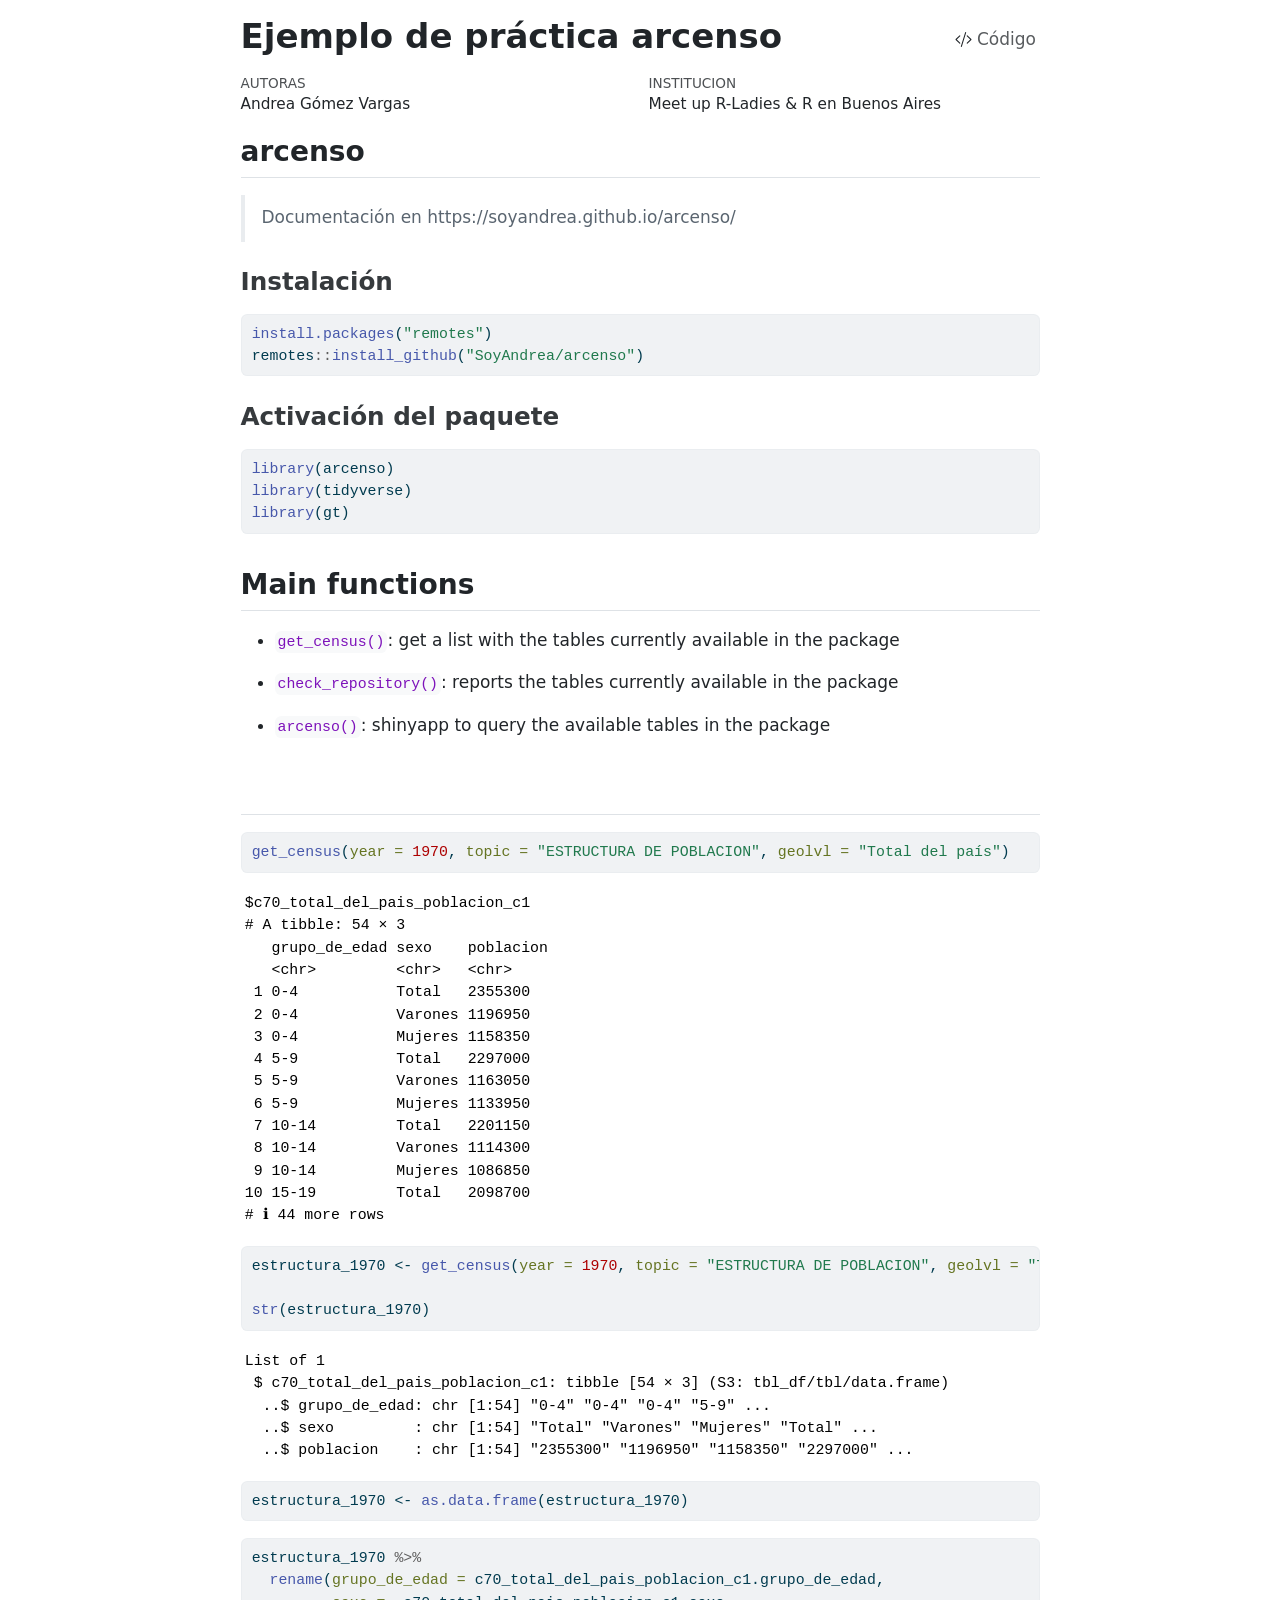
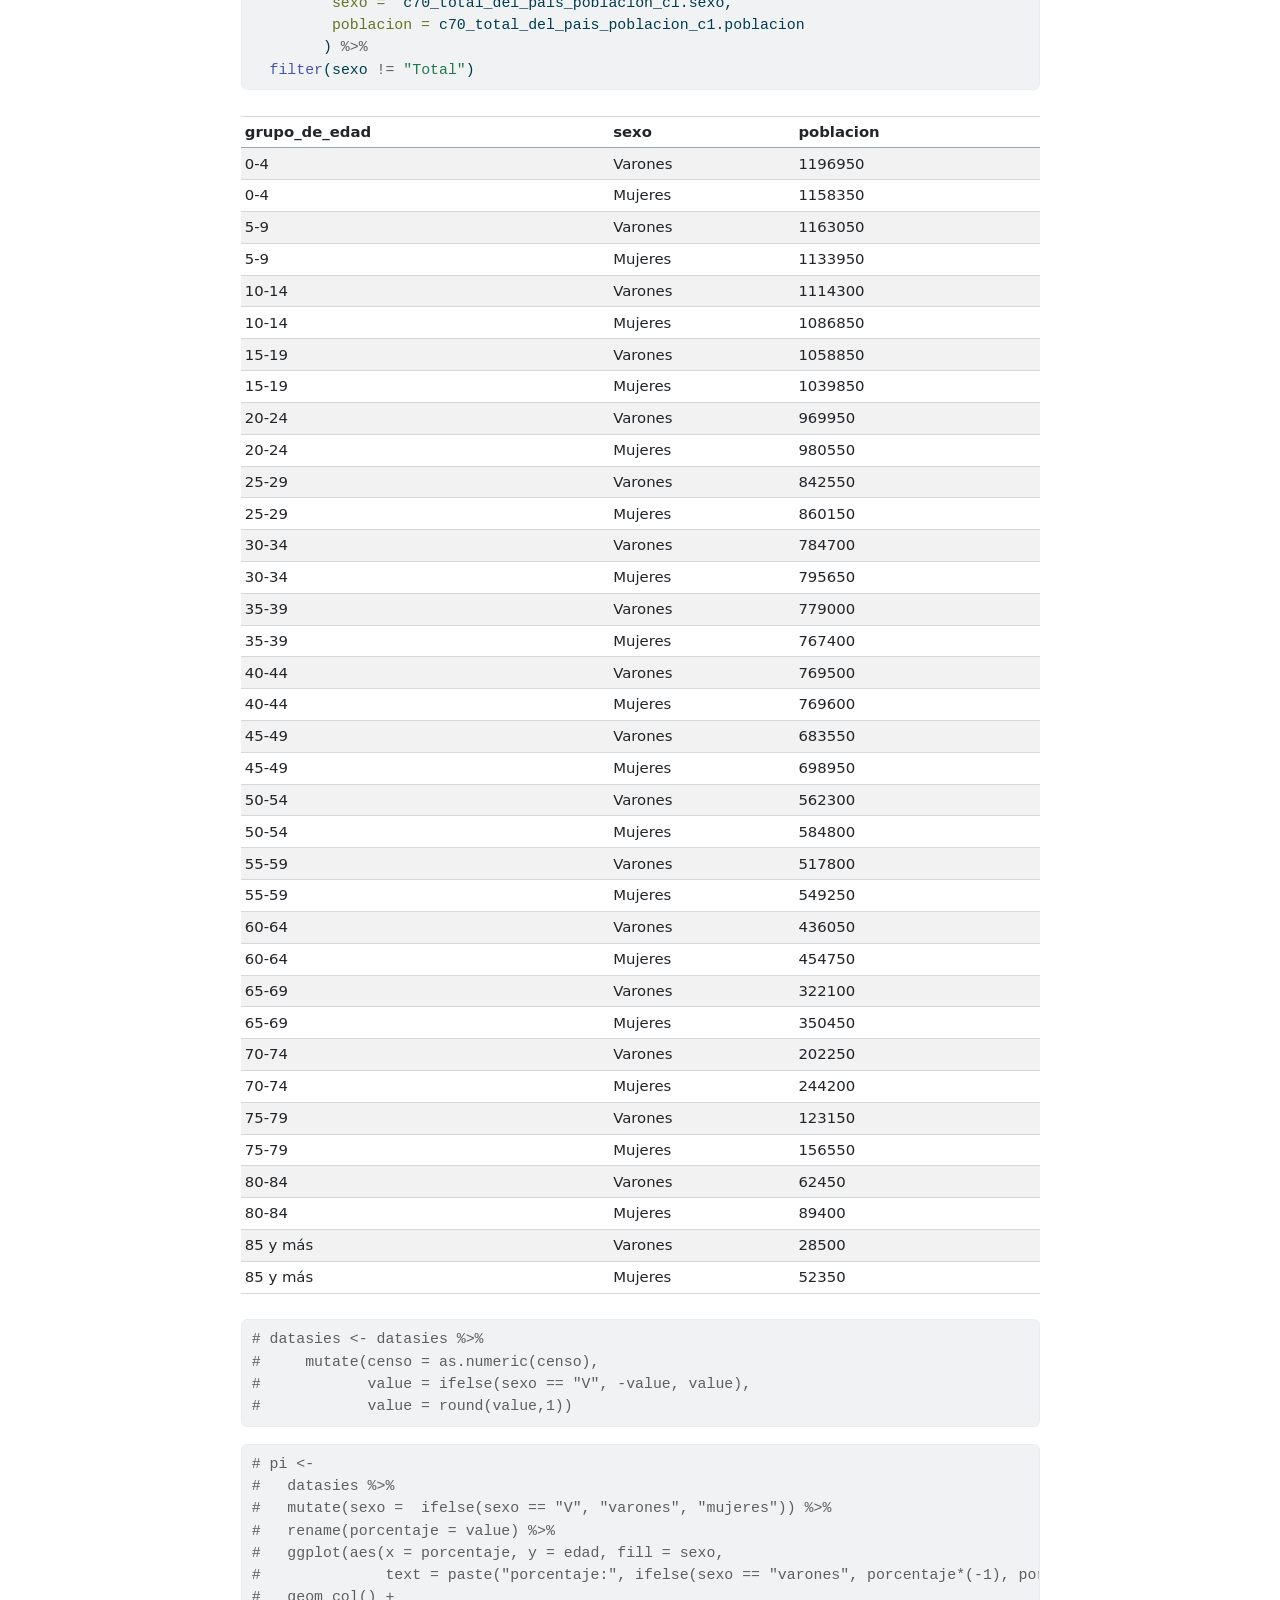
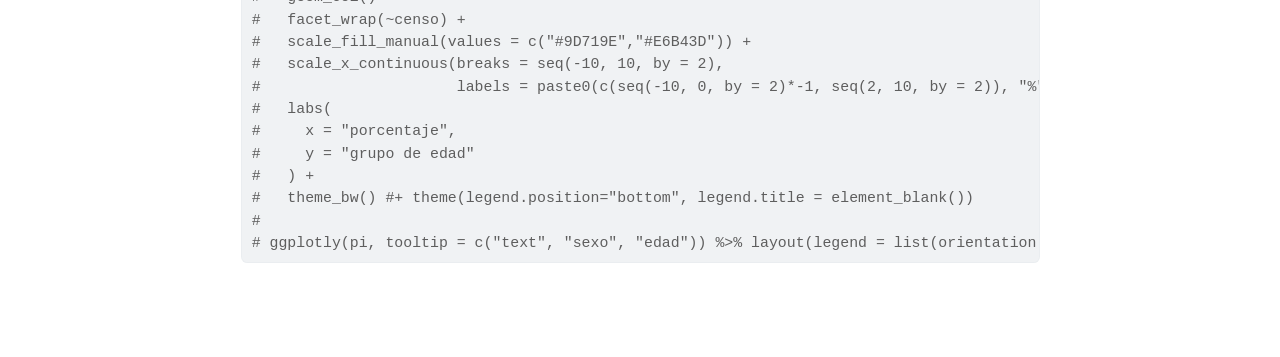
==== arcenso.html @ c75ebb84 "draft 3" ====
<!DOCTYPE html>
<html xmlns="http://www.w3.org/1999/xhtml" lang="es" xml:lang="es"><head>

<meta charset="utf-8">
<meta name="generator" content="quarto-1.4.553">

<meta name="viewport" content="width=device-width, initial-scale=1.0, user-scalable=yes">

<meta name="author" content="Andrea Gómez Vargas">

<title>Ejemplo de práctica arcenso</title>
<style>
code{white-space: pre-wrap;}
span.smallcaps{font-variant: small-caps;}
div.columns{display: flex; gap: min(4vw, 1.5em);}
div.column{flex: auto; overflow-x: auto;}
div.hanging-indent{margin-left: 1.5em; text-indent: -1.5em;}
ul.task-list{list-style: none;}
ul.task-list li input[type="checkbox"] {
  width: 0.8em;
  margin: 0 0.8em 0.2em -1em; /* quarto-specific, see https://github.com/quarto-dev/quarto-cli/issues/4556 */ 
  vertical-align: middle;
}
/* CSS for syntax highlighting */
pre > code.sourceCode { white-space: pre; position: relative; }
pre > code.sourceCode > span { line-height: 1.25; }
pre > code.sourceCode > span:empty { height: 1.2em; }
.sourceCode { overflow: visible; }
code.sourceCode > span { color: inherit; text-decoration: inherit; }
div.sourceCode { margin: 1em 0; }
pre.sourceCode { margin: 0; }
@media screen {
div.sourceCode { overflow: auto; }
}
@media print {
pre > code.sourceCode { white-space: pre-wrap; }
pre > code.sourceCode > span { text-indent: -5em; padding-left: 5em; }
}
pre.numberSource code
  { counter-reset: source-line 0; }
pre.numberSource code > span
  { position: relative; left: -4em; counter-increment: source-line; }
pre.numberSource code > span > a:first-child::before
  { content: counter(source-line);
    position: relative; left: -1em; text-align: right; vertical-align: baseline;
    border: none; display: inline-block;
    -webkit-touch-callout: none; -webkit-user-select: none;
    -khtml-user-select: none; -moz-user-select: none;
    -ms-user-select: none; user-select: none;
    padding: 0 4px; width: 4em;
  }
pre.numberSource { margin-left: 3em;  padding-left: 4px; }
div.sourceCode
  {   }
@media screen {
pre > code.sourceCode > span > a:first-child::before { text-decoration: underline; }
}
</style>


<script src="arcenso_files/libs/clipboard/clipboard.min.js"></script>
<script src="arcenso_files/libs/quarto-html/quarto.js"></script>
<script src="arcenso_files/libs/quarto-html/popper.min.js"></script>
<script src="arcenso_files/libs/quarto-html/tippy.umd.min.js"></script>
<script src="arcenso_files/libs/quarto-html/anchor.min.js"></script>
<link href="arcenso_files/libs/quarto-html/tippy.css" rel="stylesheet">
<link href="arcenso_files/libs/quarto-html/quarto-syntax-highlighting.css" rel="stylesheet" id="quarto-text-highlighting-styles">
<script src="arcenso_files/libs/bootstrap/bootstrap.min.js"></script>
<link href="arcenso_files/libs/bootstrap/bootstrap-icons.css" rel="stylesheet">
<link href="arcenso_files/libs/bootstrap/bootstrap.min.css" rel="stylesheet" id="quarto-bootstrap" data-mode="light">


</head>

<body class="fullcontent">

<div id="quarto-content" class="page-columns page-rows-contents page-layout-article">

<main class="content" id="quarto-document-content">

<header id="title-block-header" class="quarto-title-block default">
<div class="quarto-title">
<div class="quarto-title-block"><div><h1 class="title">Ejemplo de práctica arcenso</h1><button type="button" class="btn code-tools-button" id="quarto-code-tools-source"><i class="bi"></i> Código</button></div></div>
</div>


<div class="quarto-title-meta-author">
  <div class="quarto-title-meta-heading">AUTORAS</div>
  <div class="quarto-title-meta-heading">INSTITUCION</div>
  
    <div class="quarto-title-meta-contents">
    <p class="author">Andrea Gómez Vargas </p>
  </div>
  <div class="quarto-title-meta-contents">
        <p class="affiliation">
            Meet up R-Ladies &amp; R en Buenos Aires
          </p>
      </div>
  </div>

<div class="quarto-title-meta">

      
  
    
  </div>
  


</header>


<section id="arcenso" class="level2">
<h2 class="anchored" data-anchor-id="arcenso">arcenso</h2>
<blockquote class="blockquote">
<p>Documentación en https://soyandrea.github.io/arcenso/</p>
</blockquote>
<section id="instalación" class="level3">
<h3 class="anchored" data-anchor-id="instalación">Instalación</h3>
<div class="cell">
<div class="sourceCode cell-code" id="cb1"><pre class="sourceCode r code-with-copy"><code class="sourceCode r"><span id="cb1-1"><a href="#cb1-1" aria-hidden="true" tabindex="-1"></a><span class="fu">install.packages</span>(<span class="st">"remotes"</span>)</span>
<span id="cb1-2"><a href="#cb1-2" aria-hidden="true" tabindex="-1"></a>remotes<span class="sc">::</span><span class="fu">install_github</span>(<span class="st">"SoyAndrea/arcenso"</span>)</span></code><button title="Copiar al portapapeles" class="code-copy-button"><i class="bi"></i></button></pre></div>
</div>
</section>
<section id="activación-del-paquete" class="level3">
<h3 class="anchored" data-anchor-id="activación-del-paquete">Activación del paquete</h3>
<div class="cell">
<div class="sourceCode cell-code" id="cb2"><pre class="sourceCode r code-with-copy"><code class="sourceCode r"><span id="cb2-1"><a href="#cb2-1" aria-hidden="true" tabindex="-1"></a><span class="fu">library</span>(arcenso)</span>
<span id="cb2-2"><a href="#cb2-2" aria-hidden="true" tabindex="-1"></a><span class="fu">library</span>(tidyverse)</span>
<span id="cb2-3"><a href="#cb2-3" aria-hidden="true" tabindex="-1"></a><span class="fu">library</span>(gt)</span></code><button title="Copiar al portapapeles" class="code-copy-button"><i class="bi"></i></button></pre></div>
</div>
</section>
</section>
<section id="main-functions" class="level2">
<h2 class="anchored" data-anchor-id="main-functions">Main functions</h2>
<ul>
<li><p><code>get_census()</code>: get a list with the tables currently available in the package</p></li>
<li><p><code>check_repository()</code>: reports the tables currently available in the package</p></li>
<li><p><code>arcenso()</code>: shinyapp to query the available tables in the package</p></li>
</ul>
</section>
<section id="section" class="level2">
<h2 class="anchored" data-anchor-id="section"></h2>
<div class="cell">
<div class="sourceCode cell-code" id="cb3"><pre class="sourceCode r code-with-copy"><code class="sourceCode r"><span id="cb3-1"><a href="#cb3-1" aria-hidden="true" tabindex="-1"></a><span class="fu">get_census</span>(<span class="at">year =</span> <span class="dv">1970</span>, <span class="at">topic =</span> <span class="st">"ESTRUCTURA DE POBLACION"</span>, <span class="at">geolvl =</span> <span class="st">"Total del país"</span>)</span></code><button title="Copiar al portapapeles" class="code-copy-button"><i class="bi"></i></button></pre></div>
<div class="cell-output cell-output-stdout">
<pre><code>$c70_total_del_pais_poblacion_c1
# A tibble: 54 × 3
   grupo_de_edad sexo    poblacion
   &lt;chr&gt;         &lt;chr&gt;   &lt;chr&gt;    
 1 0-4           Total   2355300  
 2 0-4           Varones 1196950  
 3 0-4           Mujeres 1158350  
 4 5-9           Total   2297000  
 5 5-9           Varones 1163050  
 6 5-9           Mujeres 1133950  
 7 10-14         Total   2201150  
 8 10-14         Varones 1114300  
 9 10-14         Mujeres 1086850  
10 15-19         Total   2098700  
# ℹ 44 more rows</code></pre>
</div>
</div>
<div class="cell">
<div class="sourceCode cell-code" id="cb5"><pre class="sourceCode r code-with-copy"><code class="sourceCode r"><span id="cb5-1"><a href="#cb5-1" aria-hidden="true" tabindex="-1"></a>estructura_1970 <span class="ot">&lt;-</span> <span class="fu">get_census</span>(<span class="at">year =</span> <span class="dv">1970</span>, <span class="at">topic =</span> <span class="st">"ESTRUCTURA DE POBLACION"</span>, <span class="at">geolvl =</span> <span class="st">"Total del país"</span>)</span>
<span id="cb5-2"><a href="#cb5-2" aria-hidden="true" tabindex="-1"></a></span>
<span id="cb5-3"><a href="#cb5-3" aria-hidden="true" tabindex="-1"></a><span class="fu">str</span>(estructura_1970)</span></code><button title="Copiar al portapapeles" class="code-copy-button"><i class="bi"></i></button></pre></div>
<div class="cell-output cell-output-stdout">
<pre><code>List of 1
 $ c70_total_del_pais_poblacion_c1: tibble [54 × 3] (S3: tbl_df/tbl/data.frame)
  ..$ grupo_de_edad: chr [1:54] "0-4" "0-4" "0-4" "5-9" ...
  ..$ sexo         : chr [1:54] "Total" "Varones" "Mujeres" "Total" ...
  ..$ poblacion    : chr [1:54] "2355300" "1196950" "1158350" "2297000" ...</code></pre>
</div>
<div class="sourceCode cell-code" id="cb7"><pre class="sourceCode r code-with-copy"><code class="sourceCode r"><span id="cb7-1"><a href="#cb7-1" aria-hidden="true" tabindex="-1"></a>estructura_1970 <span class="ot">&lt;-</span> <span class="fu">as.data.frame</span>(estructura_1970)</span></code><button title="Copiar al portapapeles" class="code-copy-button"><i class="bi"></i></button></pre></div>
</div>
<div class="cell">
<div class="sourceCode cell-code" id="cb8"><pre class="sourceCode r code-with-copy"><code class="sourceCode r"><span id="cb8-1"><a href="#cb8-1" aria-hidden="true" tabindex="-1"></a>estructura_1970 <span class="sc">%&gt;%</span> </span>
<span id="cb8-2"><a href="#cb8-2" aria-hidden="true" tabindex="-1"></a>  <span class="fu">rename</span>(<span class="at">grupo_de_edad =</span> c70_total_del_pais_poblacion_c1.grupo_de_edad,</span>
<span id="cb8-3"><a href="#cb8-3" aria-hidden="true" tabindex="-1"></a>         <span class="at">sexo =</span>  c70_total_del_pais_poblacion_c1.sexo,</span>
<span id="cb8-4"><a href="#cb8-4" aria-hidden="true" tabindex="-1"></a>         <span class="at">poblacion =</span> c70_total_del_pais_poblacion_c1.poblacion</span>
<span id="cb8-5"><a href="#cb8-5" aria-hidden="true" tabindex="-1"></a>        ) <span class="sc">%&gt;%</span> </span>
<span id="cb8-6"><a href="#cb8-6" aria-hidden="true" tabindex="-1"></a>  <span class="fu">filter</span>(sexo <span class="sc">!=</span> <span class="st">"Total"</span>)</span></code><button title="Copiar al portapapeles" class="code-copy-button"><i class="bi"></i></button></pre></div>
<div class="cell-output-display">
<div class="kable-table">
<table class="table table-sm table-striped small">
<thead>
<tr class="header">
<th style="text-align: left;">grupo_de_edad</th>
<th style="text-align: left;">sexo</th>
<th style="text-align: left;">poblacion</th>
</tr>
</thead>
<tbody>
<tr class="odd">
<td style="text-align: left;">0-4</td>
<td style="text-align: left;">Varones</td>
<td style="text-align: left;">1196950</td>
</tr>
<tr class="even">
<td style="text-align: left;">0-4</td>
<td style="text-align: left;">Mujeres</td>
<td style="text-align: left;">1158350</td>
</tr>
<tr class="odd">
<td style="text-align: left;">5-9</td>
<td style="text-align: left;">Varones</td>
<td style="text-align: left;">1163050</td>
</tr>
<tr class="even">
<td style="text-align: left;">5-9</td>
<td style="text-align: left;">Mujeres</td>
<td style="text-align: left;">1133950</td>
</tr>
<tr class="odd">
<td style="text-align: left;">10-14</td>
<td style="text-align: left;">Varones</td>
<td style="text-align: left;">1114300</td>
</tr>
<tr class="even">
<td style="text-align: left;">10-14</td>
<td style="text-align: left;">Mujeres</td>
<td style="text-align: left;">1086850</td>
</tr>
<tr class="odd">
<td style="text-align: left;">15-19</td>
<td style="text-align: left;">Varones</td>
<td style="text-align: left;">1058850</td>
</tr>
<tr class="even">
<td style="text-align: left;">15-19</td>
<td style="text-align: left;">Mujeres</td>
<td style="text-align: left;">1039850</td>
</tr>
<tr class="odd">
<td style="text-align: left;">20-24</td>
<td style="text-align: left;">Varones</td>
<td style="text-align: left;">969950</td>
</tr>
<tr class="even">
<td style="text-align: left;">20-24</td>
<td style="text-align: left;">Mujeres</td>
<td style="text-align: left;">980550</td>
</tr>
<tr class="odd">
<td style="text-align: left;">25-29</td>
<td style="text-align: left;">Varones</td>
<td style="text-align: left;">842550</td>
</tr>
<tr class="even">
<td style="text-align: left;">25-29</td>
<td style="text-align: left;">Mujeres</td>
<td style="text-align: left;">860150</td>
</tr>
<tr class="odd">
<td style="text-align: left;">30-34</td>
<td style="text-align: left;">Varones</td>
<td style="text-align: left;">784700</td>
</tr>
<tr class="even">
<td style="text-align: left;">30-34</td>
<td style="text-align: left;">Mujeres</td>
<td style="text-align: left;">795650</td>
</tr>
<tr class="odd">
<td style="text-align: left;">35-39</td>
<td style="text-align: left;">Varones</td>
<td style="text-align: left;">779000</td>
</tr>
<tr class="even">
<td style="text-align: left;">35-39</td>
<td style="text-align: left;">Mujeres</td>
<td style="text-align: left;">767400</td>
</tr>
<tr class="odd">
<td style="text-align: left;">40-44</td>
<td style="text-align: left;">Varones</td>
<td style="text-align: left;">769500</td>
</tr>
<tr class="even">
<td style="text-align: left;">40-44</td>
<td style="text-align: left;">Mujeres</td>
<td style="text-align: left;">769600</td>
</tr>
<tr class="odd">
<td style="text-align: left;">45-49</td>
<td style="text-align: left;">Varones</td>
<td style="text-align: left;">683550</td>
</tr>
<tr class="even">
<td style="text-align: left;">45-49</td>
<td style="text-align: left;">Mujeres</td>
<td style="text-align: left;">698950</td>
</tr>
<tr class="odd">
<td style="text-align: left;">50-54</td>
<td style="text-align: left;">Varones</td>
<td style="text-align: left;">562300</td>
</tr>
<tr class="even">
<td style="text-align: left;">50-54</td>
<td style="text-align: left;">Mujeres</td>
<td style="text-align: left;">584800</td>
</tr>
<tr class="odd">
<td style="text-align: left;">55-59</td>
<td style="text-align: left;">Varones</td>
<td style="text-align: left;">517800</td>
</tr>
<tr class="even">
<td style="text-align: left;">55-59</td>
<td style="text-align: left;">Mujeres</td>
<td style="text-align: left;">549250</td>
</tr>
<tr class="odd">
<td style="text-align: left;">60-64</td>
<td style="text-align: left;">Varones</td>
<td style="text-align: left;">436050</td>
</tr>
<tr class="even">
<td style="text-align: left;">60-64</td>
<td style="text-align: left;">Mujeres</td>
<td style="text-align: left;">454750</td>
</tr>
<tr class="odd">
<td style="text-align: left;">65-69</td>
<td style="text-align: left;">Varones</td>
<td style="text-align: left;">322100</td>
</tr>
<tr class="even">
<td style="text-align: left;">65-69</td>
<td style="text-align: left;">Mujeres</td>
<td style="text-align: left;">350450</td>
</tr>
<tr class="odd">
<td style="text-align: left;">70-74</td>
<td style="text-align: left;">Varones</td>
<td style="text-align: left;">202250</td>
</tr>
<tr class="even">
<td style="text-align: left;">70-74</td>
<td style="text-align: left;">Mujeres</td>
<td style="text-align: left;">244200</td>
</tr>
<tr class="odd">
<td style="text-align: left;">75-79</td>
<td style="text-align: left;">Varones</td>
<td style="text-align: left;">123150</td>
</tr>
<tr class="even">
<td style="text-align: left;">75-79</td>
<td style="text-align: left;">Mujeres</td>
<td style="text-align: left;">156550</td>
</tr>
<tr class="odd">
<td style="text-align: left;">80-84</td>
<td style="text-align: left;">Varones</td>
<td style="text-align: left;">62450</td>
</tr>
<tr class="even">
<td style="text-align: left;">80-84</td>
<td style="text-align: left;">Mujeres</td>
<td style="text-align: left;">89400</td>
</tr>
<tr class="odd">
<td style="text-align: left;">85 y más</td>
<td style="text-align: left;">Varones</td>
<td style="text-align: left;">28500</td>
</tr>
<tr class="even">
<td style="text-align: left;">85 y más</td>
<td style="text-align: left;">Mujeres</td>
<td style="text-align: left;">52350</td>
</tr>
</tbody>
</table>
</div>
</div>
</div>
<div class="cell">
<div class="sourceCode cell-code" id="cb9"><pre class="sourceCode r code-with-copy"><code class="sourceCode r"><span id="cb9-1"><a href="#cb9-1" aria-hidden="true" tabindex="-1"></a><span class="co"># datasies &lt;- datasies %&gt;%</span></span>
<span id="cb9-2"><a href="#cb9-2" aria-hidden="true" tabindex="-1"></a><span class="co">#     mutate(censo = as.numeric(censo),</span></span>
<span id="cb9-3"><a href="#cb9-3" aria-hidden="true" tabindex="-1"></a><span class="co">#            value = ifelse(sexo == "V", -value, value),</span></span>
<span id="cb9-4"><a href="#cb9-4" aria-hidden="true" tabindex="-1"></a><span class="co">#            value = round(value,1))</span></span></code><button title="Copiar al portapapeles" class="code-copy-button"><i class="bi"></i></button></pre></div>
</div>
<div class="cell">
<div class="sourceCode cell-code" id="cb10"><pre class="sourceCode r code-with-copy"><code class="sourceCode r"><span id="cb10-1"><a href="#cb10-1" aria-hidden="true" tabindex="-1"></a><span class="co"># pi &lt;- </span></span>
<span id="cb10-2"><a href="#cb10-2" aria-hidden="true" tabindex="-1"></a><span class="co">#   datasies %&gt;% </span></span>
<span id="cb10-3"><a href="#cb10-3" aria-hidden="true" tabindex="-1"></a><span class="co">#   mutate(sexo =  ifelse(sexo == "V", "varones", "mujeres")) %&gt;% </span></span>
<span id="cb10-4"><a href="#cb10-4" aria-hidden="true" tabindex="-1"></a><span class="co">#   rename(porcentaje = value) %&gt;% </span></span>
<span id="cb10-5"><a href="#cb10-5" aria-hidden="true" tabindex="-1"></a><span class="co">#   ggplot(aes(x = porcentaje, y = edad, fill = sexo,  </span></span>
<span id="cb10-6"><a href="#cb10-6" aria-hidden="true" tabindex="-1"></a><span class="co">#              text = paste("porcentaje:", ifelse(sexo == "varones", porcentaje*(-1), porcentaje), "%"))) +</span></span>
<span id="cb10-7"><a href="#cb10-7" aria-hidden="true" tabindex="-1"></a><span class="co">#   geom_col() +</span></span>
<span id="cb10-8"><a href="#cb10-8" aria-hidden="true" tabindex="-1"></a><span class="co">#   facet_wrap(~censo) +</span></span>
<span id="cb10-9"><a href="#cb10-9" aria-hidden="true" tabindex="-1"></a><span class="co">#   scale_fill_manual(values = c("#9D719E","#E6B43D")) +</span></span>
<span id="cb10-10"><a href="#cb10-10" aria-hidden="true" tabindex="-1"></a><span class="co">#   scale_x_continuous(breaks = seq(-10, 10, by = 2), </span></span>
<span id="cb10-11"><a href="#cb10-11" aria-hidden="true" tabindex="-1"></a><span class="co">#                      labels = paste0(c(seq(-10, 0, by = 2)*-1, seq(2, 10, by = 2)), "%")) +</span></span>
<span id="cb10-12"><a href="#cb10-12" aria-hidden="true" tabindex="-1"></a><span class="co">#   labs(</span></span>
<span id="cb10-13"><a href="#cb10-13" aria-hidden="true" tabindex="-1"></a><span class="co">#     x = "porcentaje",</span></span>
<span id="cb10-14"><a href="#cb10-14" aria-hidden="true" tabindex="-1"></a><span class="co">#     y = "grupo de edad"</span></span>
<span id="cb10-15"><a href="#cb10-15" aria-hidden="true" tabindex="-1"></a><span class="co">#   ) +</span></span>
<span id="cb10-16"><a href="#cb10-16" aria-hidden="true" tabindex="-1"></a><span class="co">#   theme_bw() #+ theme(legend.position="bottom", legend.title = element_blank())</span></span>
<span id="cb10-17"><a href="#cb10-17" aria-hidden="true" tabindex="-1"></a><span class="co"># </span></span>
<span id="cb10-18"><a href="#cb10-18" aria-hidden="true" tabindex="-1"></a><span class="co"># ggplotly(pi, tooltip = c("text", "sexo", "edad")) %&gt;% layout(legend = list(orientation = 'h'))</span></span></code><button title="Copiar al portapapeles" class="code-copy-button"><i class="bi"></i></button></pre></div>
</div>
<!-- -->

</section>

</main>
<!-- /main column -->
<script id="quarto-html-after-body" type="application/javascript">
window.document.addEventListener("DOMContentLoaded", function (event) {
  const toggleBodyColorMode = (bsSheetEl) => {
    const mode = bsSheetEl.getAttribute("data-mode");
    const bodyEl = window.document.querySelector("body");
    if (mode === "dark") {
      bodyEl.classList.add("quarto-dark");
      bodyEl.classList.remove("quarto-light");
    } else {
      bodyEl.classList.add("quarto-light");
      bodyEl.classList.remove("quarto-dark");
    }
  }
  const toggleBodyColorPrimary = () => {
    const bsSheetEl = window.document.querySelector("link#quarto-bootstrap");
    if (bsSheetEl) {
      toggleBodyColorMode(bsSheetEl);
    }
  }
  toggleBodyColorPrimary();  
  const icon = "";
  const anchorJS = new window.AnchorJS();
  anchorJS.options = {
    placement: 'right',
    icon: icon
  };
  anchorJS.add('.anchored');
  const isCodeAnnotation = (el) => {
    for (const clz of el.classList) {
      if (clz.startsWith('code-annotation-')) {                     
        return true;
      }
    }
    return false;
  }
  const clipboard = new window.ClipboardJS('.code-copy-button', {
    text: function(trigger) {
      const codeEl = trigger.previousElementSibling.cloneNode(true);
      for (const childEl of codeEl.children) {
        if (isCodeAnnotation(childEl)) {
          childEl.remove();
        }
      }
      return codeEl.innerText;
    }
  });
  clipboard.on('success', function(e) {
    // button target
    const button = e.trigger;
    // don't keep focus
    button.blur();
    // flash "checked"
    button.classList.add('code-copy-button-checked');
    var currentTitle = button.getAttribute("title");
    button.setAttribute("title", "Copiado");
    let tooltip;
    if (window.bootstrap) {
      button.setAttribute("data-bs-toggle", "tooltip");
      button.setAttribute("data-bs-placement", "left");
      button.setAttribute("data-bs-title", "Copiado");
      tooltip = new bootstrap.Tooltip(button, 
        { trigger: "manual", 
          customClass: "code-copy-button-tooltip",
          offset: [0, -8]});
      tooltip.show();    
    }
    setTimeout(function() {
      if (tooltip) {
        tooltip.hide();
        button.removeAttribute("data-bs-title");
        button.removeAttribute("data-bs-toggle");
        button.removeAttribute("data-bs-placement");
      }
      button.setAttribute("title", currentTitle);
      button.classList.remove('code-copy-button-checked');
    }, 1000);
    // clear code selection
    e.clearSelection();
  });
  const viewSource = window.document.getElementById('quarto-view-source') ||
                     window.document.getElementById('quarto-code-tools-source');
  if (viewSource) {
    const sourceUrl = viewSource.getAttribute("data-quarto-source-url");
    viewSource.addEventListener("click", function(e) {
      if (sourceUrl) {
        // rstudio viewer pane
        if (/\bcapabilities=\b/.test(window.location)) {
          window.open(sourceUrl);
        } else {
          window.location.href = sourceUrl;
        }
      } else {
        const modal = new bootstrap.Modal(document.getElementById('quarto-embedded-source-code-modal'));
        modal.show();
      }
      return false;
    });
  }
  function toggleCodeHandler(show) {
    return function(e) {
      const detailsSrc = window.document.querySelectorAll(".cell > details > .sourceCode");
      for (let i=0; i<detailsSrc.length; i++) {
        const details = detailsSrc[i].parentElement;
        if (show) {
          details.open = true;
        } else {
          details.removeAttribute("open");
        }
      }
      const cellCodeDivs = window.document.querySelectorAll(".cell > .sourceCode");
      const fromCls = show ? "hidden" : "unhidden";
      const toCls = show ? "unhidden" : "hidden";
      for (let i=0; i<cellCodeDivs.length; i++) {
        const codeDiv = cellCodeDivs[i];
        if (codeDiv.classList.contains(fromCls)) {
          codeDiv.classList.remove(fromCls);
          codeDiv.classList.add(toCls);
        } 
      }
      return false;
    }
  }
  const hideAllCode = window.document.getElementById("quarto-hide-all-code");
  if (hideAllCode) {
    hideAllCode.addEventListener("click", toggleCodeHandler(false));
  }
  const showAllCode = window.document.getElementById("quarto-show-all-code");
  if (showAllCode) {
    showAllCode.addEventListener("click", toggleCodeHandler(true));
  }
    var localhostRegex = new RegExp(/^(?:http|https):\/\/localhost\:?[0-9]*\//);
    var mailtoRegex = new RegExp(/^mailto:/);
      var filterRegex = new RegExp('/' + window.location.host + '/');
    var isInternal = (href) => {
        return filterRegex.test(href) || localhostRegex.test(href) || mailtoRegex.test(href);
    }
    // Inspect non-navigation links and adorn them if external
 	var links = window.document.querySelectorAll('a[href]:not(.nav-link):not(.navbar-brand):not(.toc-action):not(.sidebar-link):not(.sidebar-item-toggle):not(.pagination-link):not(.no-external):not([aria-hidden]):not(.dropdown-item):not(.quarto-navigation-tool)');
    for (var i=0; i<links.length; i++) {
      const link = links[i];
      if (!isInternal(link.href)) {
        // undo the damage that might have been done by quarto-nav.js in the case of
        // links that we want to consider external
        if (link.dataset.originalHref !== undefined) {
          link.href = link.dataset.originalHref;
        }
      }
    }
  function tippyHover(el, contentFn, onTriggerFn, onUntriggerFn) {
    const config = {
      allowHTML: true,
      maxWidth: 500,
      delay: 100,
      arrow: false,
      appendTo: function(el) {
          return el.parentElement;
      },
      interactive: true,
      interactiveBorder: 10,
      theme: 'quarto',
      placement: 'bottom-start',
    };
    if (contentFn) {
      config.content = contentFn;
    }
    if (onTriggerFn) {
      config.onTrigger = onTriggerFn;
    }
    if (onUntriggerFn) {
      config.onUntrigger = onUntriggerFn;
    }
    window.tippy(el, config); 
  }
  const noterefs = window.document.querySelectorAll('a[role="doc-noteref"]');
  for (var i=0; i<noterefs.length; i++) {
    const ref = noterefs[i];
    tippyHover(ref, function() {
      // use id or data attribute instead here
      let href = ref.getAttribute('data-footnote-href') || ref.getAttribute('href');
      try { href = new URL(href).hash; } catch {}
      const id = href.replace(/^#\/?/, "");
      const note = window.document.getElementById(id);
      if (note) {
        return note.innerHTML;
      } else {
        return "";
      }
    });
  }
  const xrefs = window.document.querySelectorAll('a.quarto-xref');
  const processXRef = (id, note) => {
    // Strip column container classes
    const stripColumnClz = (el) => {
      el.classList.remove("page-full", "page-columns");
      if (el.children) {
        for (const child of el.children) {
          stripColumnClz(child);
        }
      }
    }
    stripColumnClz(note)
    if (id === null || id.startsWith('sec-')) {
      // Special case sections, only their first couple elements
      const container = document.createElement("div");
      if (note.children && note.children.length > 2) {
        container.appendChild(note.children[0].cloneNode(true));
        for (let i = 1; i < note.children.length; i++) {
          const child = note.children[i];
          if (child.tagName === "P" && child.innerText === "") {
            continue;
          } else {
            container.appendChild(child.cloneNode(true));
            break;
          }
        }
        if (window.Quarto?.typesetMath) {
          window.Quarto.typesetMath(container);
        }
        return container.innerHTML
      } else {
        if (window.Quarto?.typesetMath) {
          window.Quarto.typesetMath(note);
        }
        return note.innerHTML;
      }
    } else {
      // Remove any anchor links if they are present
      const anchorLink = note.querySelector('a.anchorjs-link');
      if (anchorLink) {
        anchorLink.remove();
      }
      if (window.Quarto?.typesetMath) {
        window.Quarto.typesetMath(note);
      }
      // TODO in 1.5, we should make sure this works without a callout special case
      if (note.classList.contains("callout")) {
        return note.outerHTML;
      } else {
        return note.innerHTML;
      }
    }
  }
  for (var i=0; i<xrefs.length; i++) {
    const xref = xrefs[i];
    tippyHover(xref, undefined, function(instance) {
      instance.disable();
      let url = xref.getAttribute('href');
      let hash = undefined; 
      if (url.startsWith('#')) {
        hash = url;
      } else {
        try { hash = new URL(url).hash; } catch {}
      }
      if (hash) {
        const id = hash.replace(/^#\/?/, "");
        const note = window.document.getElementById(id);
        if (note !== null) {
          try {
            const html = processXRef(id, note.cloneNode(true));
            instance.setContent(html);
          } finally {
            instance.enable();
            instance.show();
          }
        } else {
          // See if we can fetch this
          fetch(url.split('#')[0])
          .then(res => res.text())
          .then(html => {
            const parser = new DOMParser();
            const htmlDoc = parser.parseFromString(html, "text/html");
            const note = htmlDoc.getElementById(id);
            if (note !== null) {
              const html = processXRef(id, note);
              instance.setContent(html);
            } 
          }).finally(() => {
            instance.enable();
            instance.show();
          });
        }
      } else {
        // See if we can fetch a full url (with no hash to target)
        // This is a special case and we should probably do some content thinning / targeting
        fetch(url)
        .then(res => res.text())
        .then(html => {
          const parser = new DOMParser();
          const htmlDoc = parser.parseFromString(html, "text/html");
          const note = htmlDoc.querySelector('main.content');
          if (note !== null) {
            // This should only happen for chapter cross references
            // (since there is no id in the URL)
            // remove the first header
            if (note.children.length > 0 && note.children[0].tagName === "HEADER") {
              note.children[0].remove();
            }
            const html = processXRef(null, note);
            instance.setContent(html);
          } 
        }).finally(() => {
          instance.enable();
          instance.show();
        });
      }
    }, function(instance) {
    });
  }
      let selectedAnnoteEl;
      const selectorForAnnotation = ( cell, annotation) => {
        let cellAttr = 'data-code-cell="' + cell + '"';
        let lineAttr = 'data-code-annotation="' +  annotation + '"';
        const selector = 'span[' + cellAttr + '][' + lineAttr + ']';
        return selector;
      }
      const selectCodeLines = (annoteEl) => {
        const doc = window.document;
        const targetCell = annoteEl.getAttribute("data-target-cell");
        const targetAnnotation = annoteEl.getAttribute("data-target-annotation");
        const annoteSpan = window.document.querySelector(selectorForAnnotation(targetCell, targetAnnotation));
        const lines = annoteSpan.getAttribute("data-code-lines").split(",");
        const lineIds = lines.map((line) => {
          return targetCell + "-" + line;
        })
        let top = null;
        let height = null;
        let parent = null;
        if (lineIds.length > 0) {
            //compute the position of the single el (top and bottom and make a div)
            const el = window.document.getElementById(lineIds[0]);
            top = el.offsetTop;
            height = el.offsetHeight;
            parent = el.parentElement.parentElement;
          if (lineIds.length > 1) {
            const lastEl = window.document.getElementById(lineIds[lineIds.length - 1]);
            const bottom = lastEl.offsetTop + lastEl.offsetHeight;
            height = bottom - top;
          }
          if (top !== null && height !== null && parent !== null) {
            // cook up a div (if necessary) and position it 
            let div = window.document.getElementById("code-annotation-line-highlight");
            if (div === null) {
              div = window.document.createElement("div");
              div.setAttribute("id", "code-annotation-line-highlight");
              div.style.position = 'absolute';
              parent.appendChild(div);
            }
            div.style.top = top - 2 + "px";
            div.style.height = height + 4 + "px";
            div.style.left = 0;
            let gutterDiv = window.document.getElementById("code-annotation-line-highlight-gutter");
            if (gutterDiv === null) {
              gutterDiv = window.document.createElement("div");
              gutterDiv.setAttribute("id", "code-annotation-line-highlight-gutter");
              gutterDiv.style.position = 'absolute';
              const codeCell = window.document.getElementById(targetCell);
              const gutter = codeCell.querySelector('.code-annotation-gutter');
              gutter.appendChild(gutterDiv);
            }
            gutterDiv.style.top = top - 2 + "px";
            gutterDiv.style.height = height + 4 + "px";
          }
          selectedAnnoteEl = annoteEl;
        }
      };
      const unselectCodeLines = () => {
        const elementsIds = ["code-annotation-line-highlight", "code-annotation-line-highlight-gutter"];
        elementsIds.forEach((elId) => {
          const div = window.document.getElementById(elId);
          if (div) {
            div.remove();
          }
        });
        selectedAnnoteEl = undefined;
      };
        // Handle positioning of the toggle
    window.addEventListener(
      "resize",
      throttle(() => {
        elRect = undefined;
        if (selectedAnnoteEl) {
          selectCodeLines(selectedAnnoteEl);
        }
      }, 10)
    );
    function throttle(fn, ms) {
    let throttle = false;
    let timer;
      return (...args) => {
        if(!throttle) { // first call gets through
            fn.apply(this, args);
            throttle = true;
        } else { // all the others get throttled
            if(timer) clearTimeout(timer); // cancel #2
            timer = setTimeout(() => {
              fn.apply(this, args);
              timer = throttle = false;
            }, ms);
        }
      };
    }
      // Attach click handler to the DT
      const annoteDls = window.document.querySelectorAll('dt[data-target-cell]');
      for (const annoteDlNode of annoteDls) {
        annoteDlNode.addEventListener('click', (event) => {
          const clickedEl = event.target;
          if (clickedEl !== selectedAnnoteEl) {
            unselectCodeLines();
            const activeEl = window.document.querySelector('dt[data-target-cell].code-annotation-active');
            if (activeEl) {
              activeEl.classList.remove('code-annotation-active');
            }
            selectCodeLines(clickedEl);
            clickedEl.classList.add('code-annotation-active');
          } else {
            // Unselect the line
            unselectCodeLines();
            clickedEl.classList.remove('code-annotation-active');
          }
        });
      }
  const findCites = (el) => {
    const parentEl = el.parentElement;
    if (parentEl) {
      const cites = parentEl.dataset.cites;
      if (cites) {
        return {
          el,
          cites: cites.split(' ')
        };
      } else {
        return findCites(el.parentElement)
      }
    } else {
      return undefined;
    }
  };
  var bibliorefs = window.document.querySelectorAll('a[role="doc-biblioref"]');
  for (var i=0; i<bibliorefs.length; i++) {
    const ref = bibliorefs[i];
    const citeInfo = findCites(ref);
    if (citeInfo) {
      tippyHover(citeInfo.el, function() {
        var popup = window.document.createElement('div');
        citeInfo.cites.forEach(function(cite) {
          var citeDiv = window.document.createElement('div');
          citeDiv.classList.add('hanging-indent');
          citeDiv.classList.add('csl-entry');
          var biblioDiv = window.document.getElementById('ref-' + cite);
          if (biblioDiv) {
            citeDiv.innerHTML = biblioDiv.innerHTML;
          }
          popup.appendChild(citeDiv);
        });
        return popup.innerHTML;
      });
    }
  }
});
</script><div class="modal fade" id="quarto-embedded-source-code-modal" tabindex="-1" aria-labelledby="quarto-embedded-source-code-modal-label" aria-hidden="true"><div class="modal-dialog modal-dialog-scrollable"><div class="modal-content"><div class="modal-header"><h5 class="modal-title" id="quarto-embedded-source-code-modal-label">Ejecutar el código</h5><button class="btn-close" data-bs-dismiss="modal"></button></div><div class="modal-body"><div class="">
<div class="sourceCode" id="cb11" data-shortcodes="false"><pre class="sourceCode markdown code-with-copy"><code class="sourceCode markdown"><span id="cb11-1"><a href="#cb11-1" aria-hidden="true" tabindex="-1"></a><span class="co">---</span></span>
<span id="cb11-2"><a href="#cb11-2" aria-hidden="true" tabindex="-1"></a><span class="an">title:</span><span class="co"> "Ejemplo de práctica arcenso"</span></span>
<span id="cb11-3"><a href="#cb11-3" aria-hidden="true" tabindex="-1"></a><span class="an">author:</span><span class="co"> "Andrea Gómez Vargas"</span></span>
<span id="cb11-4"><a href="#cb11-4" aria-hidden="true" tabindex="-1"></a><span class="an">institute:</span><span class="co"> "Meet up R-Ladies &amp; R en Buenos Aires"</span></span>
<span id="cb11-5"><a href="#cb11-5" aria-hidden="true" tabindex="-1"></a><span class="an">lang:</span><span class="co"> es</span></span>
<span id="cb11-6"><a href="#cb11-6" aria-hidden="true" tabindex="-1"></a><span class="an">language:</span><span class="co"> </span></span>
<span id="cb11-7"><a href="#cb11-7" aria-hidden="true" tabindex="-1"></a><span class="co">  title-block-author-single: "AUTORAS"</span></span>
<span id="cb11-8"><a href="#cb11-8" aria-hidden="true" tabindex="-1"></a><span class="co">  title-block-affiliation-single: "INSTITUCION"</span></span>
<span id="cb11-9"><a href="#cb11-9" aria-hidden="true" tabindex="-1"></a><span class="an">format:</span><span class="co"> </span></span>
<span id="cb11-10"><a href="#cb11-10" aria-hidden="true" tabindex="-1"></a><span class="co">   html:</span></span>
<span id="cb11-11"><a href="#cb11-11" aria-hidden="true" tabindex="-1"></a><span class="co">     df-print: kable</span></span>
<span id="cb11-12"><a href="#cb11-12" aria-hidden="true" tabindex="-1"></a><span class="co">     code-tools:</span></span>
<span id="cb11-13"><a href="#cb11-13" aria-hidden="true" tabindex="-1"></a><span class="co">      source: true</span></span>
<span id="cb11-14"><a href="#cb11-14" aria-hidden="true" tabindex="-1"></a><span class="co">---</span></span>
<span id="cb11-15"><a href="#cb11-15" aria-hidden="true" tabindex="-1"></a></span>
<span id="cb11-16"><a href="#cb11-16" aria-hidden="true" tabindex="-1"></a><span class="fu">## arcenso</span></span>
<span id="cb11-17"><a href="#cb11-17" aria-hidden="true" tabindex="-1"></a></span>
<span id="cb11-18"><a href="#cb11-18" aria-hidden="true" tabindex="-1"></a><span class="at">&gt; Documentación en https://soyandrea.github.io/arcenso/</span></span>
<span id="cb11-19"><a href="#cb11-19" aria-hidden="true" tabindex="-1"></a></span>
<span id="cb11-20"><a href="#cb11-20" aria-hidden="true" tabindex="-1"></a><span class="fu">### Instalación</span></span>
<span id="cb11-21"><a href="#cb11-21" aria-hidden="true" tabindex="-1"></a></span>
<span id="cb11-22"><a href="#cb11-22" aria-hidden="true" tabindex="-1"></a><span class="in">```{r  echo=TRUE, message=FALSE, warning=FALSE, eval=FALSE}</span></span>
<span id="cb11-23"><a href="#cb11-23" aria-hidden="true" tabindex="-1"></a><span class="in">install.packages("remotes")</span></span>
<span id="cb11-24"><a href="#cb11-24" aria-hidden="true" tabindex="-1"></a><span class="in">remotes::install_github("SoyAndrea/arcenso")</span></span>
<span id="cb11-25"><a href="#cb11-25" aria-hidden="true" tabindex="-1"></a><span class="in">```</span></span>
<span id="cb11-26"><a href="#cb11-26" aria-hidden="true" tabindex="-1"></a></span>
<span id="cb11-27"><a href="#cb11-27" aria-hidden="true" tabindex="-1"></a></span>
<span id="cb11-28"><a href="#cb11-28" aria-hidden="true" tabindex="-1"></a><span class="fu">### Activación del paquete</span></span>
<span id="cb11-29"><a href="#cb11-29" aria-hidden="true" tabindex="-1"></a></span>
<span id="cb11-30"><a href="#cb11-30" aria-hidden="true" tabindex="-1"></a><span class="in">```{r message=FALSE, warning=FALSE}</span></span>
<span id="cb11-31"><a href="#cb11-31" aria-hidden="true" tabindex="-1"></a><span class="in">library(arcenso)</span></span>
<span id="cb11-32"><a href="#cb11-32" aria-hidden="true" tabindex="-1"></a><span class="in">library(tidyverse)</span></span>
<span id="cb11-33"><a href="#cb11-33" aria-hidden="true" tabindex="-1"></a><span class="in">library(gt)</span></span>
<span id="cb11-34"><a href="#cb11-34" aria-hidden="true" tabindex="-1"></a><span class="in">```</span></span>
<span id="cb11-35"><a href="#cb11-35" aria-hidden="true" tabindex="-1"></a></span>
<span id="cb11-36"><a href="#cb11-36" aria-hidden="true" tabindex="-1"></a></span>
<span id="cb11-37"><a href="#cb11-37" aria-hidden="true" tabindex="-1"></a></span>
<span id="cb11-38"><a href="#cb11-38" aria-hidden="true" tabindex="-1"></a><span class="fu">## Main functions</span></span>
<span id="cb11-39"><a href="#cb11-39" aria-hidden="true" tabindex="-1"></a></span>
<span id="cb11-40"><a href="#cb11-40" aria-hidden="true" tabindex="-1"></a><span class="ss">- </span><span class="in">`get_census()`</span>: get a list with the tables currently available in the package</span>
<span id="cb11-41"><a href="#cb11-41" aria-hidden="true" tabindex="-1"></a></span>
<span id="cb11-42"><a href="#cb11-42" aria-hidden="true" tabindex="-1"></a><span class="ss">- </span><span class="in">`check_repository()`</span>: reports the tables currently available in the package</span>
<span id="cb11-43"><a href="#cb11-43" aria-hidden="true" tabindex="-1"></a></span>
<span id="cb11-44"><a href="#cb11-44" aria-hidden="true" tabindex="-1"></a><span class="ss">- </span><span class="in">`arcenso()`</span>: shinyapp to query the available tables in the package</span>
<span id="cb11-45"><a href="#cb11-45" aria-hidden="true" tabindex="-1"></a></span>
<span id="cb11-46"><a href="#cb11-46" aria-hidden="true" tabindex="-1"></a></span>
<span id="cb11-47"><a href="#cb11-47" aria-hidden="true" tabindex="-1"></a><span class="fu">## </span></span>
<span id="cb11-48"><a href="#cb11-48" aria-hidden="true" tabindex="-1"></a></span>
<span id="cb11-49"><a href="#cb11-49" aria-hidden="true" tabindex="-1"></a></span>
<span id="cb11-52"><a href="#cb11-52" aria-hidden="true" tabindex="-1"></a><span class="in">```{r}</span></span>
<span id="cb11-53"><a href="#cb11-53" aria-hidden="true" tabindex="-1"></a><span class="fu">get_census</span>(<span class="at">year =</span> <span class="dv">1970</span>, <span class="at">topic =</span> <span class="st">"ESTRUCTURA DE POBLACION"</span>, <span class="at">geolvl =</span> <span class="st">"Total del país"</span>)</span>
<span id="cb11-54"><a href="#cb11-54" aria-hidden="true" tabindex="-1"></a><span class="in">```</span></span>
<span id="cb11-55"><a href="#cb11-55" aria-hidden="true" tabindex="-1"></a></span>
<span id="cb11-58"><a href="#cb11-58" aria-hidden="true" tabindex="-1"></a><span class="in">```{r}</span></span>
<span id="cb11-59"><a href="#cb11-59" aria-hidden="true" tabindex="-1"></a>estructura_1970 <span class="ot">&lt;-</span> <span class="fu">get_census</span>(<span class="at">year =</span> <span class="dv">1970</span>, <span class="at">topic =</span> <span class="st">"ESTRUCTURA DE POBLACION"</span>, <span class="at">geolvl =</span> <span class="st">"Total del país"</span>)</span>
<span id="cb11-60"><a href="#cb11-60" aria-hidden="true" tabindex="-1"></a></span>
<span id="cb11-61"><a href="#cb11-61" aria-hidden="true" tabindex="-1"></a><span class="fu">str</span>(estructura_1970)</span>
<span id="cb11-62"><a href="#cb11-62" aria-hidden="true" tabindex="-1"></a></span>
<span id="cb11-63"><a href="#cb11-63" aria-hidden="true" tabindex="-1"></a>estructura_1970 <span class="ot">&lt;-</span> <span class="fu">as.data.frame</span>(estructura_1970)</span>
<span id="cb11-64"><a href="#cb11-64" aria-hidden="true" tabindex="-1"></a><span class="in">```</span></span>
<span id="cb11-65"><a href="#cb11-65" aria-hidden="true" tabindex="-1"></a></span>
<span id="cb11-66"><a href="#cb11-66" aria-hidden="true" tabindex="-1"></a></span>
<span id="cb11-67"><a href="#cb11-67" aria-hidden="true" tabindex="-1"></a></span>
<span id="cb11-70"><a href="#cb11-70" aria-hidden="true" tabindex="-1"></a><span class="in">```{r}</span></span>
<span id="cb11-71"><a href="#cb11-71" aria-hidden="true" tabindex="-1"></a>estructura_1970 <span class="sc">%&gt;%</span> </span>
<span id="cb11-72"><a href="#cb11-72" aria-hidden="true" tabindex="-1"></a>  <span class="fu">rename</span>(<span class="at">grupo_de_edad =</span> c70_total_del_pais_poblacion_c1.grupo_de_edad,</span>
<span id="cb11-73"><a href="#cb11-73" aria-hidden="true" tabindex="-1"></a>         <span class="at">sexo =</span>  c70_total_del_pais_poblacion_c1.sexo,</span>
<span id="cb11-74"><a href="#cb11-74" aria-hidden="true" tabindex="-1"></a>         <span class="at">poblacion =</span> c70_total_del_pais_poblacion_c1.poblacion</span>
<span id="cb11-75"><a href="#cb11-75" aria-hidden="true" tabindex="-1"></a>        ) <span class="sc">%&gt;%</span> </span>
<span id="cb11-76"><a href="#cb11-76" aria-hidden="true" tabindex="-1"></a>  <span class="fu">filter</span>(sexo <span class="sc">!=</span> <span class="st">"Total"</span>)</span>
<span id="cb11-77"><a href="#cb11-77" aria-hidden="true" tabindex="-1"></a><span class="in">```</span></span>
<span id="cb11-78"><a href="#cb11-78" aria-hidden="true" tabindex="-1"></a></span>
<span id="cb11-79"><a href="#cb11-79" aria-hidden="true" tabindex="-1"></a></span>
<span id="cb11-82"><a href="#cb11-82" aria-hidden="true" tabindex="-1"></a><span class="in">```{r}</span></span>
<span id="cb11-83"><a href="#cb11-83" aria-hidden="true" tabindex="-1"></a><span class="co"># datasies &lt;- datasies %&gt;%</span></span>
<span id="cb11-84"><a href="#cb11-84" aria-hidden="true" tabindex="-1"></a><span class="co">#     mutate(censo = as.numeric(censo),</span></span>
<span id="cb11-85"><a href="#cb11-85" aria-hidden="true" tabindex="-1"></a><span class="co">#            value = ifelse(sexo == "V", -value, value),</span></span>
<span id="cb11-86"><a href="#cb11-86" aria-hidden="true" tabindex="-1"></a><span class="co">#            value = round(value,1))</span></span>
<span id="cb11-87"><a href="#cb11-87" aria-hidden="true" tabindex="-1"></a></span>
<span id="cb11-88"><a href="#cb11-88" aria-hidden="true" tabindex="-1"></a><span class="in">```</span></span>
<span id="cb11-89"><a href="#cb11-89" aria-hidden="true" tabindex="-1"></a></span>
<span id="cb11-90"><a href="#cb11-90" aria-hidden="true" tabindex="-1"></a></span>
<span id="cb11-91"><a href="#cb11-91" aria-hidden="true" tabindex="-1"></a></span>
<span id="cb11-94"><a href="#cb11-94" aria-hidden="true" tabindex="-1"></a><span class="in">```{r}</span></span>
<span id="cb11-95"><a href="#cb11-95" aria-hidden="true" tabindex="-1"></a><span class="co"># pi &lt;- </span></span>
<span id="cb11-96"><a href="#cb11-96" aria-hidden="true" tabindex="-1"></a><span class="co">#   datasies %&gt;% </span></span>
<span id="cb11-97"><a href="#cb11-97" aria-hidden="true" tabindex="-1"></a><span class="co">#   mutate(sexo =  ifelse(sexo == "V", "varones", "mujeres")) %&gt;% </span></span>
<span id="cb11-98"><a href="#cb11-98" aria-hidden="true" tabindex="-1"></a><span class="co">#   rename(porcentaje = value) %&gt;% </span></span>
<span id="cb11-99"><a href="#cb11-99" aria-hidden="true" tabindex="-1"></a><span class="co">#   ggplot(aes(x = porcentaje, y = edad, fill = sexo,  </span></span>
<span id="cb11-100"><a href="#cb11-100" aria-hidden="true" tabindex="-1"></a><span class="co">#              text = paste("porcentaje:", ifelse(sexo == "varones", porcentaje*(-1), porcentaje), "%"))) +</span></span>
<span id="cb11-101"><a href="#cb11-101" aria-hidden="true" tabindex="-1"></a><span class="co">#   geom_col() +</span></span>
<span id="cb11-102"><a href="#cb11-102" aria-hidden="true" tabindex="-1"></a><span class="co">#   facet_wrap(~censo) +</span></span>
<span id="cb11-103"><a href="#cb11-103" aria-hidden="true" tabindex="-1"></a><span class="co">#   scale_fill_manual(values = c("#9D719E","#E6B43D")) +</span></span>
<span id="cb11-104"><a href="#cb11-104" aria-hidden="true" tabindex="-1"></a><span class="co">#   scale_x_continuous(breaks = seq(-10, 10, by = 2), </span></span>
<span id="cb11-105"><a href="#cb11-105" aria-hidden="true" tabindex="-1"></a><span class="co">#                      labels = paste0(c(seq(-10, 0, by = 2)*-1, seq(2, 10, by = 2)), "%")) +</span></span>
<span id="cb11-106"><a href="#cb11-106" aria-hidden="true" tabindex="-1"></a><span class="co">#   labs(</span></span>
<span id="cb11-107"><a href="#cb11-107" aria-hidden="true" tabindex="-1"></a><span class="co">#     x = "porcentaje",</span></span>
<span id="cb11-108"><a href="#cb11-108" aria-hidden="true" tabindex="-1"></a><span class="co">#     y = "grupo de edad"</span></span>
<span id="cb11-109"><a href="#cb11-109" aria-hidden="true" tabindex="-1"></a><span class="co">#   ) +</span></span>
<span id="cb11-110"><a href="#cb11-110" aria-hidden="true" tabindex="-1"></a><span class="co">#   theme_bw() #+ theme(legend.position="bottom", legend.title = element_blank())</span></span>
<span id="cb11-111"><a href="#cb11-111" aria-hidden="true" tabindex="-1"></a><span class="co"># </span></span>
<span id="cb11-112"><a href="#cb11-112" aria-hidden="true" tabindex="-1"></a><span class="co"># ggplotly(pi, tooltip = c("text", "sexo", "edad")) %&gt;% layout(legend = list(orientation = 'h'))</span></span>
<span id="cb11-113"><a href="#cb11-113" aria-hidden="true" tabindex="-1"></a></span>
<span id="cb11-114"><a href="#cb11-114" aria-hidden="true" tabindex="-1"></a><span class="in">```</span></span>
</code><button title="Copiar al portapapeles" class="code-copy-button"><i class="bi"></i></button></pre></div>
</div></div></div></div></div>
</div> <!-- /content -->




</body></html>
---- arcenso_files/libs/quarto-html/tippy.css ----
.tippy-box[data-animation=fade][data-state=hidden]{opacity:0}[data-tippy-root]{max-width:calc(100vw - 10px)}.tippy-box{position:relative;background-color:#333;color:#fff;border-radius:4px;font-size:14px;line-height:1.4;white-space:normal;outline:0;transition-property:transform,visibility,opacity}.tippy-box[data-placement^=top]>.tippy-arrow{bottom:0}.tippy-box[data-placement^=top]>.tippy-arrow:before{bottom:-7px;left:0;border-width:8px 8px 0;border-top-color:initial;transform-origin:center top}.tippy-box[data-placement^=bottom]>.tippy-arrow{top:0}.tippy-box[data-placement^=bottom]>.tippy-arrow:before{top:-7px;left:0;border-width:0 8px 8px;border-bottom-color:initial;transform-origin:center bottom}.tippy-box[data-placement^=left]>.tippy-arrow{right:0}.tippy-box[data-placement^=left]>.tippy-arrow:before{border-width:8px 0 8px 8px;border-left-color:initial;right:-7px;transform-origin:center left}.tippy-box[data-placement^=right]>.tippy-arrow{left:0}.tippy-box[data-placement^=right]>.tippy-arrow:before{left:-7px;border-width:8px 8px 8px 0;border-right-color:initial;transform-origin:center right}.tippy-box[data-inertia][data-state=visible]{transition-timing-function:cubic-bezier(.54,1.5,.38,1.11)}.tippy-arrow{width:16px;height:16px;color:#333}.tippy-arrow:before{content:"";position:absolute;border-color:transparent;border-style:solid}.tippy-content{position:relative;padding:5px 9px;z-index:1}
---- arcenso_files/libs/quarto-html/quarto-syntax-highlighting.css ----
/* quarto syntax highlight colors */
:root {
  --quarto-hl-ot-color: #003B4F;
  --quarto-hl-at-color: #657422;
  --quarto-hl-ss-color: #20794D;
  --quarto-hl-an-color: #5E5E5E;
  --quarto-hl-fu-color: #4758AB;
  --quarto-hl-st-color: #20794D;
  --quarto-hl-cf-color: #003B4F;
  --quarto-hl-op-color: #5E5E5E;
  --quarto-hl-er-color: #AD0000;
  --quarto-hl-bn-color: #AD0000;
  --quarto-hl-al-color: #AD0000;
  --quarto-hl-va-color: #111111;
  --quarto-hl-bu-color: inherit;
  --quarto-hl-ex-color: inherit;
  --quarto-hl-pp-color: #AD0000;
  --quarto-hl-in-color: #5E5E5E;
  --quarto-hl-vs-color: #20794D;
  --quarto-hl-wa-color: #5E5E5E;
  --quarto-hl-do-color: #5E5E5E;
  --quarto-hl-im-color: #00769E;
  --quarto-hl-ch-color: #20794D;
  --quarto-hl-dt-color: #AD0000;
  --quarto-hl-fl-color: #AD0000;
  --quarto-hl-co-color: #5E5E5E;
  --quarto-hl-cv-color: #5E5E5E;
  --quarto-hl-cn-color: #8f5902;
  --quarto-hl-sc-color: #5E5E5E;
  --quarto-hl-dv-color: #AD0000;
  --quarto-hl-kw-color: #003B4F;
}

/* other quarto variables */
:root {
  --quarto-font-monospace: SFMono-Regular, Menlo, Monaco, Consolas, "Liberation Mono", "Courier New", monospace;
}

pre > code.sourceCode > span {
  color: #003B4F;
}

code span {
  color: #003B4F;
}

code.sourceCode > span {
  color: #003B4F;
}

div.sourceCode,
div.sourceCode pre.sourceCode {
  color: #003B4F;
}

code span.ot {
  color: #003B4F;
  font-style: inherit;
}

code span.at {
  color: #657422;
  font-style: inherit;
}

code span.ss {
  color: #20794D;
  font-style: inherit;
}

code span.an {
  color: #5E5E5E;
  font-style: inherit;
}

code span.fu {
  color: #4758AB;
  font-style: inherit;
}

code span.st {
  color: #20794D;
  font-style: inherit;
}

code span.cf {
  color: #003B4F;
  font-style: inherit;
}

code span.op {
  color: #5E5E5E;
  font-style: inherit;
}

code span.er {
  color: #AD0000;
  font-style: inherit;
}

code span.bn {
  color: #AD0000;
  font-style: inherit;
}

code span.al {
  color: #AD0000;
  font-style: inherit;
}

code span.va {
  color: #111111;
  font-style: inherit;
}

code span.bu {
  font-style: inherit;
}

code span.ex {
  font-style: inherit;
}

code span.pp {
  color: #AD0000;
  font-style: inherit;
}

code span.in {
  color: #5E5E5E;
  font-style: inherit;
}

code span.vs {
  color: #20794D;
  font-style: inherit;
}

code span.wa {
  color: #5E5E5E;
  font-style: italic;
}

code span.do {
  color: #5E5E5E;
  font-style: italic;
}

code span.im {
  color: #00769E;
  font-style: inherit;
}

code span.ch {
  color: #20794D;
  font-style: inherit;
}

code span.dt {
  color: #AD0000;
  font-style: inherit;
}

code span.fl {
  color: #AD0000;
  font-style: inherit;
}

code span.co {
  color: #5E5E5E;
  font-style: inherit;
}

code span.cv {
  color: #5E5E5E;
  font-style: italic;
}

code span.cn {
  color: #8f5902;
  font-style: inherit;
}

code span.sc {
  color: #5E5E5E;
  font-style: inherit;
}

code span.dv {
  color: #AD0000;
  font-style: inherit;
}

code span.kw {
  color: #003B4F;
  font-style: inherit;
}

.prevent-inlining {
  content: "</";
}

/*# sourceMappingURL=debc5d5d77c3f9108843748ff7464032.css.map */
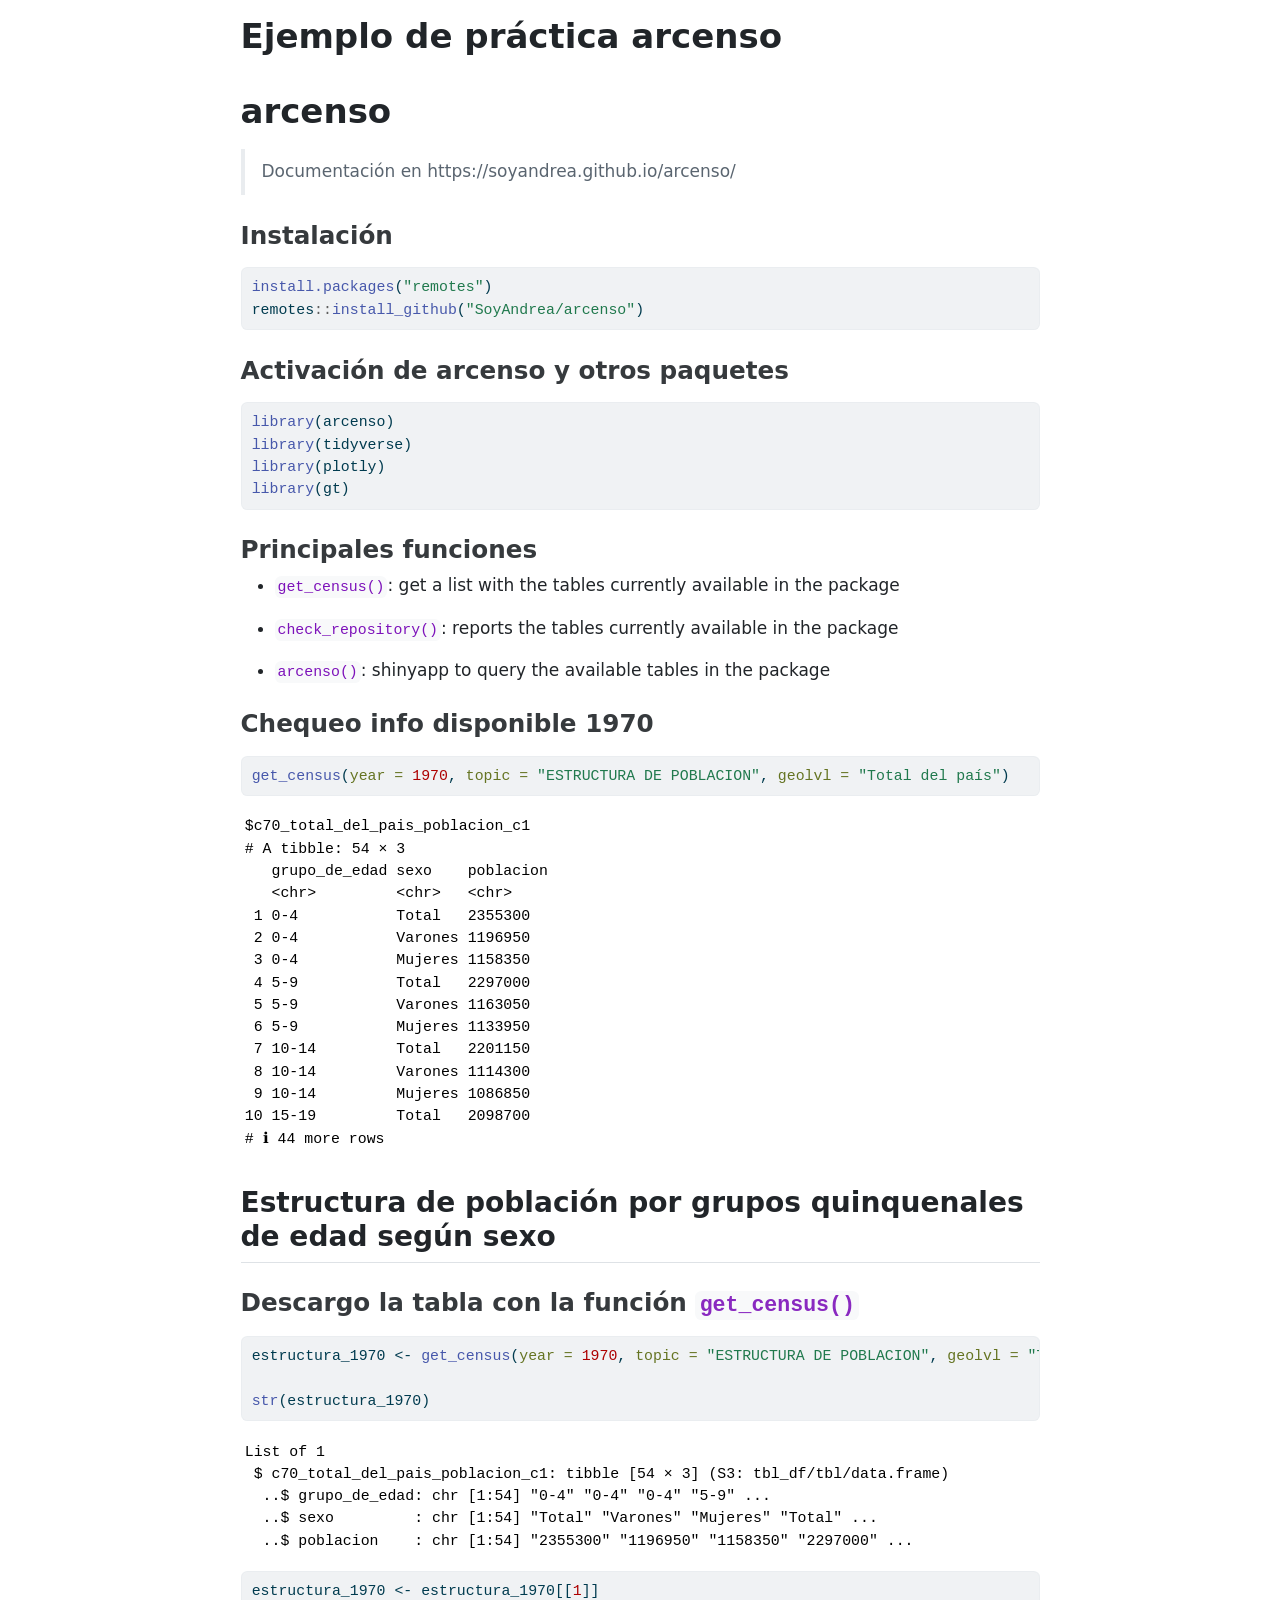
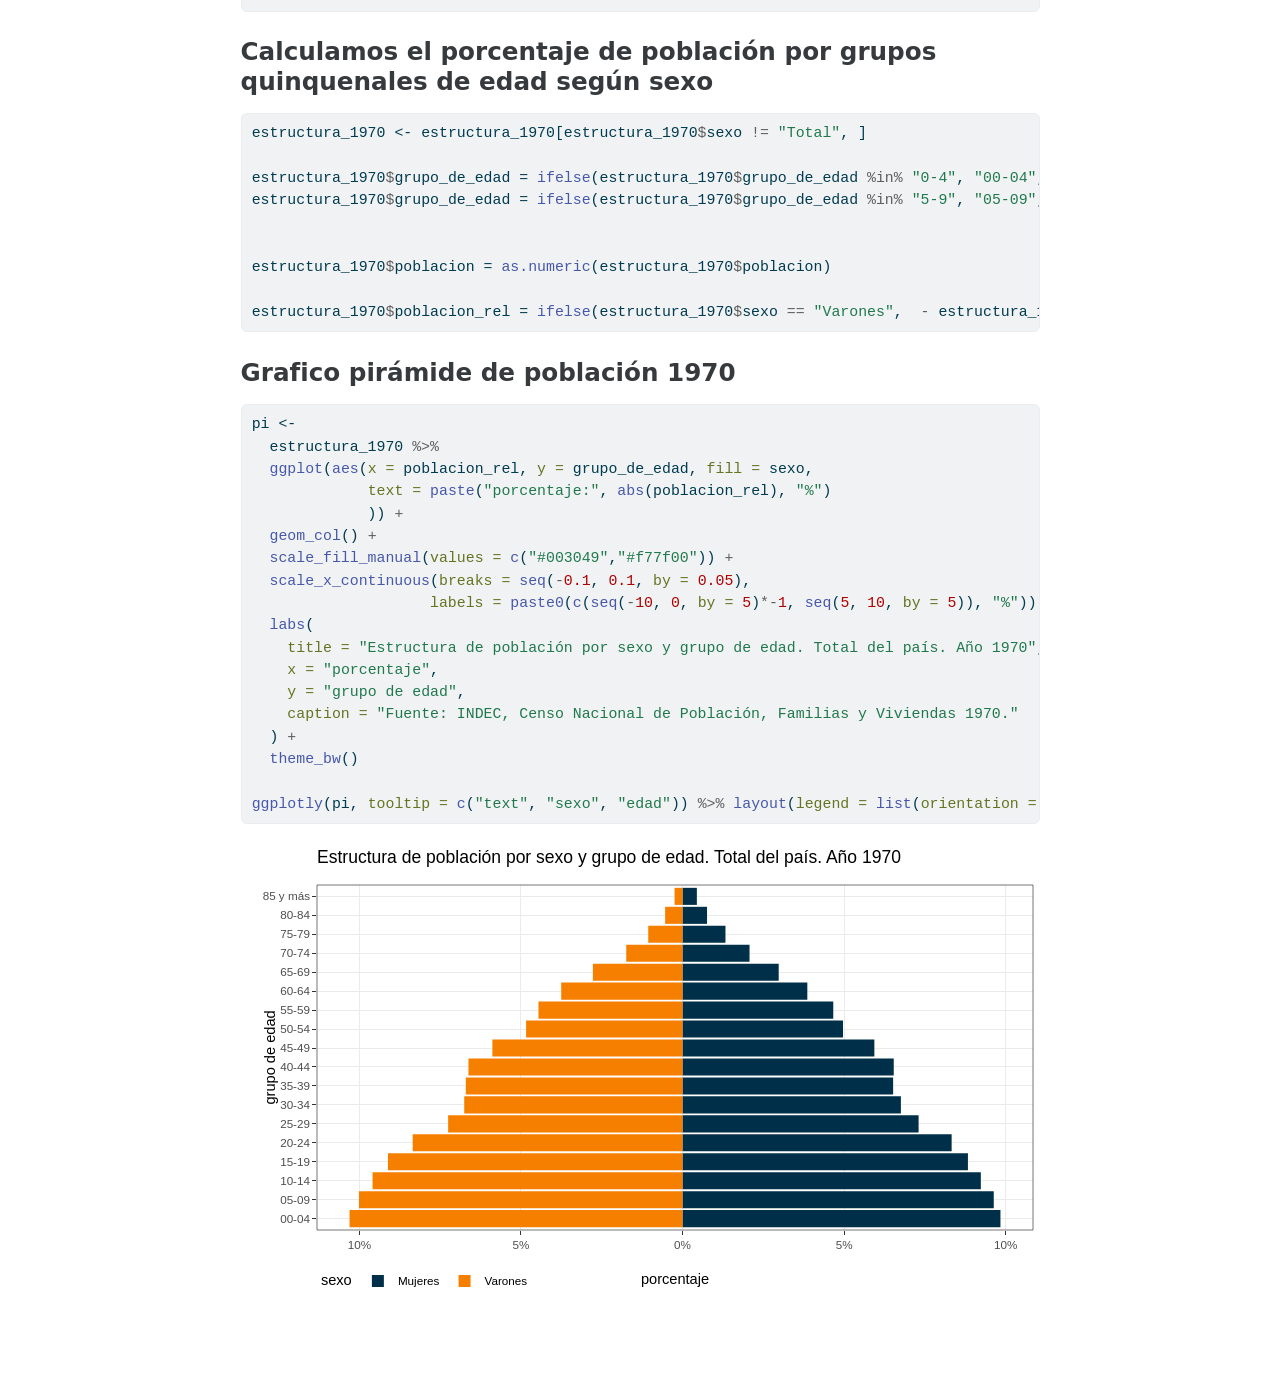
==== commit a4747b00: "preview final" ====
--- a/arcenso.html
+++ b/arcenso.html
@@ -6,7 +6,6 @@
 
 <meta name="viewport" content="width=device-width, initial-scale=1.0, user-scalable=yes">
 
-<meta name="author" content="Andrea Gómez Vargas">
 
 <title>Ejemplo de práctica arcenso</title>
 <style>
@@ -68,6 +67,24 @@
 <script src="arcenso_files/libs/bootstrap/bootstrap.min.js"></script>
 <link href="arcenso_files/libs/bootstrap/bootstrap-icons.css" rel="stylesheet">
 <link href="arcenso_files/libs/bootstrap/bootstrap.min.css" rel="stylesheet" id="quarto-bootstrap" data-mode="light">
+<link href="arcenso_files/libs/htmltools-fill-0.5.8.1/fill.css" rel="stylesheet">
+
+<script src="arcenso_files/libs/htmlwidgets-1.6.4/htmlwidgets.js"></script>
+
+<script src="arcenso_files/libs/plotly-binding-4.10.4/plotly.js"></script>
+
+<script src="arcenso_files/libs/typedarray-0.1/typedarray.min.js"></script>
+
+<script src="arcenso_files/libs/jquery-3.5.1/jquery.min.js"></script>
+
+<link href="arcenso_files/libs/crosstalk-1.2.1/css/crosstalk.min.css" rel="stylesheet">
+
+<script src="arcenso_files/libs/crosstalk-1.2.1/js/crosstalk.min.js"></script>
+
+<link href="arcenso_files/libs/plotly-htmlwidgets-css-2.11.1/plotly-htmlwidgets.css" rel="stylesheet">
+
+<script src="arcenso_files/libs/plotly-main-2.11.1/plotly-latest.min.js"></script>
+
 
 
 </head>
@@ -80,27 +97,14 @@
 
 <header id="title-block-header" class="quarto-title-block default">
 <div class="quarto-title">
-<div class="quarto-title-block"><div><h1 class="title">Ejemplo de práctica arcenso</h1><button type="button" class="btn code-tools-button" id="quarto-code-tools-source"><i class="bi"></i> Código</button></div></div>
-</div>
-
-
-<div class="quarto-title-meta-author">
-  <div class="quarto-title-meta-heading">AUTORAS</div>
-  <div class="quarto-title-meta-heading">INSTITUCION</div>
-  
-    <div class="quarto-title-meta-contents">
-    <p class="author">Andrea Gómez Vargas </p>
-  </div>
-  <div class="quarto-title-meta-contents">
-        <p class="affiliation">
-            Meet up R-Ladies &amp; R en Buenos Aires
-          </p>
-      </div>
-  </div>
+<h1 class="title">Ejemplo de práctica arcenso</h1>
+</div>
+
+
 
 <div class="quarto-title-meta">
 
-      
+    
   
     
   </div>
@@ -110,8 +114,8 @@
 </header>
 
 
-<section id="arcenso" class="level2">
-<h2 class="anchored" data-anchor-id="arcenso">arcenso</h2>
+<section id="arcenso" class="level1">
+<h1>arcenso</h1>
 <blockquote class="blockquote">
 <p>Documentación en https://soyandrea.github.io/arcenso/</p>
 </blockquote>
@@ -122,25 +126,25 @@
 <span id="cb1-2"><a href="#cb1-2" aria-hidden="true" tabindex="-1"></a>remotes<span class="sc">::</span><span class="fu">install_github</span>(<span class="st">"SoyAndrea/arcenso"</span>)</span></code><button title="Copiar al portapapeles" class="code-copy-button"><i class="bi"></i></button></pre></div>
 </div>
 </section>
-<section id="activación-del-paquete" class="level3">
-<h3 class="anchored" data-anchor-id="activación-del-paquete">Activación del paquete</h3>
+<section id="activación-de-arcenso-y-otros-paquetes" class="level3">
+<h3 class="anchored" data-anchor-id="activación-de-arcenso-y-otros-paquetes">Activación de arcenso y otros paquetes</h3>
 <div class="cell">
 <div class="sourceCode cell-code" id="cb2"><pre class="sourceCode r code-with-copy"><code class="sourceCode r"><span id="cb2-1"><a href="#cb2-1" aria-hidden="true" tabindex="-1"></a><span class="fu">library</span>(arcenso)</span>
 <span id="cb2-2"><a href="#cb2-2" aria-hidden="true" tabindex="-1"></a><span class="fu">library</span>(tidyverse)</span>
-<span id="cb2-3"><a href="#cb2-3" aria-hidden="true" tabindex="-1"></a><span class="fu">library</span>(gt)</span></code><button title="Copiar al portapapeles" class="code-copy-button"><i class="bi"></i></button></pre></div>
-</div>
-</section>
-</section>
-<section id="main-functions" class="level2">
-<h2 class="anchored" data-anchor-id="main-functions">Main functions</h2>
+<span id="cb2-3"><a href="#cb2-3" aria-hidden="true" tabindex="-1"></a><span class="fu">library</span>(plotly)</span>
+<span id="cb2-4"><a href="#cb2-4" aria-hidden="true" tabindex="-1"></a><span class="fu">library</span>(gt)</span></code><button title="Copiar al portapapeles" class="code-copy-button"><i class="bi"></i></button></pre></div>
+</div>
+</section>
+<section id="principales-funciones" class="level3">
+<h3 class="anchored" data-anchor-id="principales-funciones">Principales funciones</h3>
 <ul>
 <li><p><code>get_census()</code>: get a list with the tables currently available in the package</p></li>
 <li><p><code>check_repository()</code>: reports the tables currently available in the package</p></li>
 <li><p><code>arcenso()</code>: shinyapp to query the available tables in the package</p></li>
 </ul>
 </section>
-<section id="section" class="level2">
-<h2 class="anchored" data-anchor-id="section"></h2>
+<section id="chequeo-info-disponible-1970" class="level3">
+<h3 class="anchored" data-anchor-id="chequeo-info-disponible-1970">Chequeo info disponible 1970</h3>
 <div class="cell">
 <div class="sourceCode cell-code" id="cb3"><pre class="sourceCode r code-with-copy"><code class="sourceCode r"><span id="cb3-1"><a href="#cb3-1" aria-hidden="true" tabindex="-1"></a><span class="fu">get_census</span>(<span class="at">year =</span> <span class="dv">1970</span>, <span class="at">topic =</span> <span class="st">"ESTRUCTURA DE POBLACION"</span>, <span class="at">geolvl =</span> <span class="st">"Total del país"</span>)</span></code><button title="Copiar al portapapeles" class="code-copy-button"><i class="bi"></i></button></pre></div>
 <div class="cell-output cell-output-stdout">
@@ -161,6 +165,11 @@
 # ℹ 44 more rows</code></pre>
 </div>
 </div>
+</section>
+<section id="estructura-de-población-por-grupos-quinquenales-de-edad-según-sexo" class="level2">
+<h2 class="anchored" data-anchor-id="estructura-de-población-por-grupos-quinquenales-de-edad-según-sexo">Estructura de población por grupos quinquenales de edad según sexo</h2>
+<section id="descargo-la-tabla-con-la-función-get_census" class="level3">
+<h3 class="anchored" data-anchor-id="descargo-la-tabla-con-la-función-get_census">Descargo la tabla con la función <code>get_census()</code></h3>
 <div class="cell">
 <div class="sourceCode cell-code" id="cb5"><pre class="sourceCode r code-with-copy"><code class="sourceCode r"><span id="cb5-1"><a href="#cb5-1" aria-hidden="true" tabindex="-1"></a>estructura_1970 <span class="ot">&lt;-</span> <span class="fu">get_census</span>(<span class="at">year =</span> <span class="dv">1970</span>, <span class="at">topic =</span> <span class="st">"ESTRUCTURA DE POBLACION"</span>, <span class="at">geolvl =</span> <span class="st">"Total del país"</span>)</span>
 <span id="cb5-2"><a href="#cb5-2" aria-hidden="true" tabindex="-1"></a></span>
@@ -172,239 +181,51 @@
   ..$ sexo         : chr [1:54] "Total" "Varones" "Mujeres" "Total" ...
   ..$ poblacion    : chr [1:54] "2355300" "1196950" "1158350" "2297000" ...</code></pre>
 </div>
-<div class="sourceCode cell-code" id="cb7"><pre class="sourceCode r code-with-copy"><code class="sourceCode r"><span id="cb7-1"><a href="#cb7-1" aria-hidden="true" tabindex="-1"></a>estructura_1970 <span class="ot">&lt;-</span> <span class="fu">as.data.frame</span>(estructura_1970)</span></code><button title="Copiar al portapapeles" class="code-copy-button"><i class="bi"></i></button></pre></div>
-</div>
+<div class="sourceCode cell-code" id="cb7"><pre class="sourceCode r code-with-copy"><code class="sourceCode r"><span id="cb7-1"><a href="#cb7-1" aria-hidden="true" tabindex="-1"></a>estructura_1970 <span class="ot">&lt;-</span> estructura_1970[[<span class="dv">1</span>]]</span></code><button title="Copiar al portapapeles" class="code-copy-button"><i class="bi"></i></button></pre></div>
+</div>
+</section>
+<section id="calculamos-el-porcentaje-de-población-por-grupos-quinquenales-de-edad-según-sexo" class="level3">
+<h3 class="anchored" data-anchor-id="calculamos-el-porcentaje-de-población-por-grupos-quinquenales-de-edad-según-sexo">Calculamos el porcentaje de población por grupos quinquenales de edad según sexo</h3>
 <div class="cell">
-<div class="sourceCode cell-code" id="cb8"><pre class="sourceCode r code-with-copy"><code class="sourceCode r"><span id="cb8-1"><a href="#cb8-1" aria-hidden="true" tabindex="-1"></a>estructura_1970 <span class="sc">%&gt;%</span> </span>
-<span id="cb8-2"><a href="#cb8-2" aria-hidden="true" tabindex="-1"></a>  <span class="fu">rename</span>(<span class="at">grupo_de_edad =</span> c70_total_del_pais_poblacion_c1.grupo_de_edad,</span>
-<span id="cb8-3"><a href="#cb8-3" aria-hidden="true" tabindex="-1"></a>         <span class="at">sexo =</span>  c70_total_del_pais_poblacion_c1.sexo,</span>
-<span id="cb8-4"><a href="#cb8-4" aria-hidden="true" tabindex="-1"></a>         <span class="at">poblacion =</span> c70_total_del_pais_poblacion_c1.poblacion</span>
-<span id="cb8-5"><a href="#cb8-5" aria-hidden="true" tabindex="-1"></a>        ) <span class="sc">%&gt;%</span> </span>
-<span id="cb8-6"><a href="#cb8-6" aria-hidden="true" tabindex="-1"></a>  <span class="fu">filter</span>(sexo <span class="sc">!=</span> <span class="st">"Total"</span>)</span></code><button title="Copiar al portapapeles" class="code-copy-button"><i class="bi"></i></button></pre></div>
+<div class="sourceCode cell-code" id="cb8"><pre class="sourceCode r code-with-copy"><code class="sourceCode r"><span id="cb8-1"><a href="#cb8-1" aria-hidden="true" tabindex="-1"></a>estructura_1970 <span class="ot">&lt;-</span> estructura_1970[estructura_1970<span class="sc">$</span>sexo <span class="sc">!=</span> <span class="st">"Total"</span>, ]</span>
+<span id="cb8-2"><a href="#cb8-2" aria-hidden="true" tabindex="-1"></a></span>
+<span id="cb8-3"><a href="#cb8-3" aria-hidden="true" tabindex="-1"></a>estructura_1970<span class="sc">$</span>grupo_de_edad <span class="ot">=</span> <span class="fu">ifelse</span>(estructura_1970<span class="sc">$</span>grupo_de_edad <span class="sc">%in%</span> <span class="st">"0-4"</span>, <span class="st">"00-04"</span>, estructura_1970<span class="sc">$</span>grupo_de_edad)</span>
+<span id="cb8-4"><a href="#cb8-4" aria-hidden="true" tabindex="-1"></a>estructura_1970<span class="sc">$</span>grupo_de_edad <span class="ot">=</span> <span class="fu">ifelse</span>(estructura_1970<span class="sc">$</span>grupo_de_edad <span class="sc">%in%</span> <span class="st">"5-9"</span>, <span class="st">"05-09"</span>, estructura_1970<span class="sc">$</span>grupo_de_edad)</span>
+<span id="cb8-5"><a href="#cb8-5" aria-hidden="true" tabindex="-1"></a></span>
+<span id="cb8-6"><a href="#cb8-6" aria-hidden="true" tabindex="-1"></a></span>
+<span id="cb8-7"><a href="#cb8-7" aria-hidden="true" tabindex="-1"></a>estructura_1970<span class="sc">$</span>poblacion <span class="ot">=</span> <span class="fu">as.numeric</span>(estructura_1970<span class="sc">$</span>poblacion)</span>
+<span id="cb8-8"><a href="#cb8-8" aria-hidden="true" tabindex="-1"></a></span>
+<span id="cb8-9"><a href="#cb8-9" aria-hidden="true" tabindex="-1"></a>estructura_1970<span class="sc">$</span>poblacion_rel <span class="ot">=</span> <span class="fu">ifelse</span>(estructura_1970<span class="sc">$</span>sexo <span class="sc">==</span> <span class="st">"Varones"</span>,  <span class="sc">-</span> estructura_1970<span class="sc">$</span>poblacion <span class="sc">/</span> <span class="fu">sum</span>(estructura_1970<span class="sc">$</span>poblacion[estructura_1970<span class="sc">$</span>sexo <span class="sc">==</span> <span class="st">"Varones"</span>]), estructura_1970<span class="sc">$</span>poblacion <span class="sc">/</span> <span class="fu">sum</span>(estructura_1970<span class="sc">$</span>poblacion[estructura_1970<span class="sc">$</span>sexo <span class="sc">==</span> <span class="st">"Mujeres"</span>]))</span></code><button title="Copiar al portapapeles" class="code-copy-button"><i class="bi"></i></button></pre></div>
+</div>
+</section>
+<section id="grafico-pirámide-de-población-1970" class="level3">
+<h3 class="anchored" data-anchor-id="grafico-pirámide-de-población-1970">Grafico pirámide de población 1970</h3>
+<div class="cell">
+<div class="sourceCode cell-code" id="cb9"><pre class="sourceCode r code-with-copy"><code class="sourceCode r"><span id="cb9-1"><a href="#cb9-1" aria-hidden="true" tabindex="-1"></a>pi <span class="ot">&lt;-</span></span>
+<span id="cb9-2"><a href="#cb9-2" aria-hidden="true" tabindex="-1"></a>  estructura_1970 <span class="sc">%&gt;%</span></span>
+<span id="cb9-3"><a href="#cb9-3" aria-hidden="true" tabindex="-1"></a>  <span class="fu">ggplot</span>(<span class="fu">aes</span>(<span class="at">x =</span> poblacion_rel, <span class="at">y =</span> grupo_de_edad, <span class="at">fill =</span> sexo,</span>
+<span id="cb9-4"><a href="#cb9-4" aria-hidden="true" tabindex="-1"></a>             <span class="at">text =</span> <span class="fu">paste</span>(<span class="st">"porcentaje:"</span>, <span class="fu">abs</span>(poblacion_rel), <span class="st">"%"</span>)</span>
+<span id="cb9-5"><a href="#cb9-5" aria-hidden="true" tabindex="-1"></a>             )) <span class="sc">+</span></span>
+<span id="cb9-6"><a href="#cb9-6" aria-hidden="true" tabindex="-1"></a>  <span class="fu">geom_col</span>() <span class="sc">+</span></span>
+<span id="cb9-7"><a href="#cb9-7" aria-hidden="true" tabindex="-1"></a>  <span class="fu">scale_fill_manual</span>(<span class="at">values =</span> <span class="fu">c</span>(<span class="st">"#003049"</span>,<span class="st">"#f77f00"</span>)) <span class="sc">+</span></span>
+<span id="cb9-8"><a href="#cb9-8" aria-hidden="true" tabindex="-1"></a>  <span class="fu">scale_x_continuous</span>(<span class="at">breaks =</span> <span class="fu">seq</span>(<span class="sc">-</span><span class="fl">0.1</span>, <span class="fl">0.1</span>, <span class="at">by =</span> <span class="fl">0.05</span>),</span>
+<span id="cb9-9"><a href="#cb9-9" aria-hidden="true" tabindex="-1"></a>                    <span class="at">labels =</span> <span class="fu">paste0</span>(<span class="fu">c</span>(<span class="fu">seq</span>(<span class="sc">-</span><span class="dv">10</span>, <span class="dv">0</span>, <span class="at">by =</span> <span class="dv">5</span>)<span class="sc">*-</span><span class="dv">1</span>, <span class="fu">seq</span>(<span class="dv">5</span>, <span class="dv">10</span>, <span class="at">by =</span> <span class="dv">5</span>)), <span class="st">"%"</span>)) <span class="sc">+</span></span>
+<span id="cb9-10"><a href="#cb9-10" aria-hidden="true" tabindex="-1"></a>  <span class="fu">labs</span>(</span>
+<span id="cb9-11"><a href="#cb9-11" aria-hidden="true" tabindex="-1"></a>    <span class="at">title =</span> <span class="st">"Estructura de población por sexo y grupo de edad. Total del país. Año 1970"</span>,</span>
+<span id="cb9-12"><a href="#cb9-12" aria-hidden="true" tabindex="-1"></a>    <span class="at">x =</span> <span class="st">"porcentaje"</span>,</span>
+<span id="cb9-13"><a href="#cb9-13" aria-hidden="true" tabindex="-1"></a>    <span class="at">y =</span> <span class="st">"grupo de edad"</span>,</span>
+<span id="cb9-14"><a href="#cb9-14" aria-hidden="true" tabindex="-1"></a>    <span class="at">caption =</span> <span class="st">"Fuente: INDEC, Censo Nacional de Población, Familias y Viviendas 1970."</span></span>
+<span id="cb9-15"><a href="#cb9-15" aria-hidden="true" tabindex="-1"></a>  ) <span class="sc">+</span></span>
+<span id="cb9-16"><a href="#cb9-16" aria-hidden="true" tabindex="-1"></a>  <span class="fu">theme_bw</span>() </span>
+<span id="cb9-17"><a href="#cb9-17" aria-hidden="true" tabindex="-1"></a></span>
+<span id="cb9-18"><a href="#cb9-18" aria-hidden="true" tabindex="-1"></a><span class="fu">ggplotly</span>(pi, <span class="at">tooltip =</span> <span class="fu">c</span>(<span class="st">"text"</span>, <span class="st">"sexo"</span>, <span class="st">"edad"</span>)) <span class="sc">%&gt;%</span> <span class="fu">layout</span>(<span class="at">legend =</span> <span class="fu">list</span>(<span class="at">orientation =</span> <span class="st">'h'</span>))</span></code><button title="Copiar al portapapeles" class="code-copy-button"><i class="bi"></i></button></pre></div>
 <div class="cell-output-display">
-<div class="kable-table">
-<table class="table table-sm table-striped small">
-<thead>
-<tr class="header">
-<th style="text-align: left;">grupo_de_edad</th>
-<th style="text-align: left;">sexo</th>
-<th style="text-align: left;">poblacion</th>
-</tr>
-</thead>
-<tbody>
-<tr class="odd">
-<td style="text-align: left;">0-4</td>
-<td style="text-align: left;">Varones</td>
-<td style="text-align: left;">1196950</td>
-</tr>
-<tr class="even">
-<td style="text-align: left;">0-4</td>
-<td style="text-align: left;">Mujeres</td>
-<td style="text-align: left;">1158350</td>
-</tr>
-<tr class="odd">
-<td style="text-align: left;">5-9</td>
-<td style="text-align: left;">Varones</td>
-<td style="text-align: left;">1163050</td>
-</tr>
-<tr class="even">
-<td style="text-align: left;">5-9</td>
-<td style="text-align: left;">Mujeres</td>
-<td style="text-align: left;">1133950</td>
-</tr>
-<tr class="odd">
-<td style="text-align: left;">10-14</td>
-<td style="text-align: left;">Varones</td>
-<td style="text-align: left;">1114300</td>
-</tr>
-<tr class="even">
-<td style="text-align: left;">10-14</td>
-<td style="text-align: left;">Mujeres</td>
-<td style="text-align: left;">1086850</td>
-</tr>
-<tr class="odd">
-<td style="text-align: left;">15-19</td>
-<td style="text-align: left;">Varones</td>
-<td style="text-align: left;">1058850</td>
-</tr>
-<tr class="even">
-<td style="text-align: left;">15-19</td>
-<td style="text-align: left;">Mujeres</td>
-<td style="text-align: left;">1039850</td>
-</tr>
-<tr class="odd">
-<td style="text-align: left;">20-24</td>
-<td style="text-align: left;">Varones</td>
-<td style="text-align: left;">969950</td>
-</tr>
-<tr class="even">
-<td style="text-align: left;">20-24</td>
-<td style="text-align: left;">Mujeres</td>
-<td style="text-align: left;">980550</td>
-</tr>
-<tr class="odd">
-<td style="text-align: left;">25-29</td>
-<td style="text-align: left;">Varones</td>
-<td style="text-align: left;">842550</td>
-</tr>
-<tr class="even">
-<td style="text-align: left;">25-29</td>
-<td style="text-align: left;">Mujeres</td>
-<td style="text-align: left;">860150</td>
-</tr>
-<tr class="odd">
-<td style="text-align: left;">30-34</td>
-<td style="text-align: left;">Varones</td>
-<td style="text-align: left;">784700</td>
-</tr>
-<tr class="even">
-<td style="text-align: left;">30-34</td>
-<td style="text-align: left;">Mujeres</td>
-<td style="text-align: left;">795650</td>
-</tr>
-<tr class="odd">
-<td style="text-align: left;">35-39</td>
-<td style="text-align: left;">Varones</td>
-<td style="text-align: left;">779000</td>
-</tr>
-<tr class="even">
-<td style="text-align: left;">35-39</td>
-<td style="text-align: left;">Mujeres</td>
-<td style="text-align: left;">767400</td>
-</tr>
-<tr class="odd">
-<td style="text-align: left;">40-44</td>
-<td style="text-align: left;">Varones</td>
-<td style="text-align: left;">769500</td>
-</tr>
-<tr class="even">
-<td style="text-align: left;">40-44</td>
-<td style="text-align: left;">Mujeres</td>
-<td style="text-align: left;">769600</td>
-</tr>
-<tr class="odd">
-<td style="text-align: left;">45-49</td>
-<td style="text-align: left;">Varones</td>
-<td style="text-align: left;">683550</td>
-</tr>
-<tr class="even">
-<td style="text-align: left;">45-49</td>
-<td style="text-align: left;">Mujeres</td>
-<td style="text-align: left;">698950</td>
-</tr>
-<tr class="odd">
-<td style="text-align: left;">50-54</td>
-<td style="text-align: left;">Varones</td>
-<td style="text-align: left;">562300</td>
-</tr>
-<tr class="even">
-<td style="text-align: left;">50-54</td>
-<td style="text-align: left;">Mujeres</td>
-<td style="text-align: left;">584800</td>
-</tr>
-<tr class="odd">
-<td style="text-align: left;">55-59</td>
-<td style="text-align: left;">Varones</td>
-<td style="text-align: left;">517800</td>
-</tr>
-<tr class="even">
-<td style="text-align: left;">55-59</td>
-<td style="text-align: left;">Mujeres</td>
-<td style="text-align: left;">549250</td>
-</tr>
-<tr class="odd">
-<td style="text-align: left;">60-64</td>
-<td style="text-align: left;">Varones</td>
-<td style="text-align: left;">436050</td>
-</tr>
-<tr class="even">
-<td style="text-align: left;">60-64</td>
-<td style="text-align: left;">Mujeres</td>
-<td style="text-align: left;">454750</td>
-</tr>
-<tr class="odd">
-<td style="text-align: left;">65-69</td>
-<td style="text-align: left;">Varones</td>
-<td style="text-align: left;">322100</td>
-</tr>
-<tr class="even">
-<td style="text-align: left;">65-69</td>
-<td style="text-align: left;">Mujeres</td>
-<td style="text-align: left;">350450</td>
-</tr>
-<tr class="odd">
-<td style="text-align: left;">70-74</td>
-<td style="text-align: left;">Varones</td>
-<td style="text-align: left;">202250</td>
-</tr>
-<tr class="even">
-<td style="text-align: left;">70-74</td>
-<td style="text-align: left;">Mujeres</td>
-<td style="text-align: left;">244200</td>
-</tr>
-<tr class="odd">
-<td style="text-align: left;">75-79</td>
-<td style="text-align: left;">Varones</td>
-<td style="text-align: left;">123150</td>
-</tr>
-<tr class="even">
-<td style="text-align: left;">75-79</td>
-<td style="text-align: left;">Mujeres</td>
-<td style="text-align: left;">156550</td>
-</tr>
-<tr class="odd">
-<td style="text-align: left;">80-84</td>
-<td style="text-align: left;">Varones</td>
-<td style="text-align: left;">62450</td>
-</tr>
-<tr class="even">
-<td style="text-align: left;">80-84</td>
-<td style="text-align: left;">Mujeres</td>
-<td style="text-align: left;">89400</td>
-</tr>
-<tr class="odd">
-<td style="text-align: left;">85 y más</td>
-<td style="text-align: left;">Varones</td>
-<td style="text-align: left;">28500</td>
-</tr>
-<tr class="even">
-<td style="text-align: left;">85 y más</td>
-<td style="text-align: left;">Mujeres</td>
-<td style="text-align: left;">52350</td>
-</tr>
-</tbody>
-</table>
-</div>
-</div>
-</div>
-<div class="cell">
-<div class="sourceCode cell-code" id="cb9"><pre class="sourceCode r code-with-copy"><code class="sourceCode r"><span id="cb9-1"><a href="#cb9-1" aria-hidden="true" tabindex="-1"></a><span class="co"># datasies &lt;- datasies %&gt;%</span></span>
-<span id="cb9-2"><a href="#cb9-2" aria-hidden="true" tabindex="-1"></a><span class="co">#     mutate(censo = as.numeric(censo),</span></span>
-<span id="cb9-3"><a href="#cb9-3" aria-hidden="true" tabindex="-1"></a><span class="co">#            value = ifelse(sexo == "V", -value, value),</span></span>
-<span id="cb9-4"><a href="#cb9-4" aria-hidden="true" tabindex="-1"></a><span class="co">#            value = round(value,1))</span></span></code><button title="Copiar al portapapeles" class="code-copy-button"><i class="bi"></i></button></pre></div>
-</div>
-<div class="cell">
-<div class="sourceCode cell-code" id="cb10"><pre class="sourceCode r code-with-copy"><code class="sourceCode r"><span id="cb10-1"><a href="#cb10-1" aria-hidden="true" tabindex="-1"></a><span class="co"># pi &lt;- </span></span>
-<span id="cb10-2"><a href="#cb10-2" aria-hidden="true" tabindex="-1"></a><span class="co">#   datasies %&gt;% </span></span>
-<span id="cb10-3"><a href="#cb10-3" aria-hidden="true" tabindex="-1"></a><span class="co">#   mutate(sexo =  ifelse(sexo == "V", "varones", "mujeres")) %&gt;% </span></span>
-<span id="cb10-4"><a href="#cb10-4" aria-hidden="true" tabindex="-1"></a><span class="co">#   rename(porcentaje = value) %&gt;% </span></span>
-<span id="cb10-5"><a href="#cb10-5" aria-hidden="true" tabindex="-1"></a><span class="co">#   ggplot(aes(x = porcentaje, y = edad, fill = sexo,  </span></span>
-<span id="cb10-6"><a href="#cb10-6" aria-hidden="true" tabindex="-1"></a><span class="co">#              text = paste("porcentaje:", ifelse(sexo == "varones", porcentaje*(-1), porcentaje), "%"))) +</span></span>
-<span id="cb10-7"><a href="#cb10-7" aria-hidden="true" tabindex="-1"></a><span class="co">#   geom_col() +</span></span>
-<span id="cb10-8"><a href="#cb10-8" aria-hidden="true" tabindex="-1"></a><span class="co">#   facet_wrap(~censo) +</span></span>
-<span id="cb10-9"><a href="#cb10-9" aria-hidden="true" tabindex="-1"></a><span class="co">#   scale_fill_manual(values = c("#9D719E","#E6B43D")) +</span></span>
-<span id="cb10-10"><a href="#cb10-10" aria-hidden="true" tabindex="-1"></a><span class="co">#   scale_x_continuous(breaks = seq(-10, 10, by = 2), </span></span>
-<span id="cb10-11"><a href="#cb10-11" aria-hidden="true" tabindex="-1"></a><span class="co">#                      labels = paste0(c(seq(-10, 0, by = 2)*-1, seq(2, 10, by = 2)), "%")) +</span></span>
-<span id="cb10-12"><a href="#cb10-12" aria-hidden="true" tabindex="-1"></a><span class="co">#   labs(</span></span>
-<span id="cb10-13"><a href="#cb10-13" aria-hidden="true" tabindex="-1"></a><span class="co">#     x = "porcentaje",</span></span>
-<span id="cb10-14"><a href="#cb10-14" aria-hidden="true" tabindex="-1"></a><span class="co">#     y = "grupo de edad"</span></span>
-<span id="cb10-15"><a href="#cb10-15" aria-hidden="true" tabindex="-1"></a><span class="co">#   ) +</span></span>
-<span id="cb10-16"><a href="#cb10-16" aria-hidden="true" tabindex="-1"></a><span class="co">#   theme_bw() #+ theme(legend.position="bottom", legend.title = element_blank())</span></span>
-<span id="cb10-17"><a href="#cb10-17" aria-hidden="true" tabindex="-1"></a><span class="co"># </span></span>
-<span id="cb10-18"><a href="#cb10-18" aria-hidden="true" tabindex="-1"></a><span class="co"># ggplotly(pi, tooltip = c("text", "sexo", "edad")) %&gt;% layout(legend = list(orientation = 'h'))</span></span></code><button title="Copiar al portapapeles" class="code-copy-button"><i class="bi"></i></button></pre></div>
-</div>
-<!-- -->
-
+<div class="plotly html-widget html-fill-item" id="htmlwidget-c14d7677386274016144" style="width:100%;height:464px;"></div>
+<script type="application/json" data-for="htmlwidget-c14d7677386274016144">{"x":{"data":[{"orientation":"v","width":[0.098389966915964855,0.096317436857908528,0.092316774327808007,0.088324605773355241,0.083287678214226557,0.073060931534309287,0.067582317241496465,0.065182769121000933,0.065369636585251911,0.059368642790101123,0.049672769588169588,0.046653161245386709,0.038626354258242339,0.029767137657616335,0.02074228853185878,0.013297318876586781,0.0075936142291080054,0.0044465962516085462],"base":[0.55000000000000004,1.55,2.5499999999999998,3.5499999999999998,4.5499999999999998,5.5499999999999998,6.5499999999999998,7.5499999999999998,8.5500000000000007,9.5500000000000007,10.550000000000001,11.550000000000001,12.550000000000001,13.550000000000001,14.550000000000001,15.550000000000001,16.550000000000001,17.550000000000001],"x":[0.049194983457982427,0.048158718428954264,0.046158387163904004,0.044162302886677621,0.041643839107113279,0.036530465767154643,0.033791158620748232,0.032591384560500467,0.032684818292625956,0.029684321395050561,0.024836384794084794,0.023326580622693355,0.019313177129121169,0.014883568828808168,0.01037114426592939,0.0066486594382933906,0.0037968071145540027,0.0022232981258042731],"y":[0.89999999999999991,0.90000000000000013,0.90000000000000036,0.90000000000000036,0.90000000000000036,0.90000000000000036,0.90000000000000036,0.89999999999999947,0.89999999999999858,0.89999999999999858,0.89999999999999858,0.89999999999999858,0.89999999999999858,0.89999999999999858,0.89999999999999858,0.89999999999999858,0.89999999999999858,0.89999999999999858],"text":["sexo: Mujeres<br />porcentaje: 0.0983899669159649 %","sexo: Mujeres<br />porcentaje: 0.0963174368579085 %","sexo: Mujeres<br />porcentaje: 0.092316774327808 %","sexo: Mujeres<br />porcentaje: 0.0883246057733552 %","sexo: Mujeres<br />porcentaje: 0.0832876782142266 %","sexo: Mujeres<br />porcentaje: 0.0730609315343093 %","sexo: Mujeres<br />porcentaje: 0.0675823172414965 %","sexo: Mujeres<br />porcentaje: 0.0651827691210009 %","sexo: Mujeres<br />porcentaje: 0.0653696365852519 %","sexo: Mujeres<br />porcentaje: 0.0593686427901011 %","sexo: Mujeres<br />porcentaje: 0.0496727695881696 %","sexo: Mujeres<br />porcentaje: 0.0466531612453867 %","sexo: Mujeres<br />porcentaje: 0.0386263542582423 %","sexo: Mujeres<br />porcentaje: 0.0297671376576163 %","sexo: Mujeres<br />porcentaje: 0.0207422885318588 %","sexo: Mujeres<br />porcentaje: 0.0132973188765868 %","sexo: Mujeres<br />porcentaje: 0.00759361422910801 %","sexo: Mujeres<br />porcentaje: 0.00444659625160855 %"],"type":"bar","textposition":"none","marker":{"autocolorscale":false,"color":"rgba(0,48,73,1)","line":{"width":1.8897637795275593,"color":"transparent"}},"name":"Mujeres","legendgroup":"Mujeres","showlegend":true,"xaxis":"x","yaxis":"y","hoverinfo":"text","frame":null},{"orientation":"v","width":[0.10303434621675131,0.10011620900404579,0.095919772746836537,0.091146595506585174,0.083494017388310235,0.0725273306361367,0.067547559610915034,0.067056899371610565,0.066239132306103121,0.058840492381854181,0.048403202203667041,0.044572609107342689,0.037535508306791768,0.027726607557889301,0.017409830420934837,0.01060084359128863,0.005375742446414737,0.0024533011965223381],"base":[0.55000000000000004,1.55,2.5499999999999998,3.5499999999999998,4.5499999999999998,5.5499999999999998,6.5499999999999998,7.5499999999999998,8.5500000000000007,9.5500000000000007,10.550000000000001,11.550000000000001,12.550000000000001,13.550000000000001,14.550000000000001,15.550000000000001,16.550000000000001,17.550000000000001],"x":[-0.051517173108375655,-0.050058104502022895,-0.047959886373418269,-0.045573297753292587,-0.041747008694155117,-0.03626366531806835,-0.033773779805457517,-0.033528449685805282,-0.033119566153051561,-0.029420246190927091,-0.02420160110183352,-0.022286304553671345,-0.018767754153395884,-0.013863303778944651,-0.0087049152104674184,-0.0053004217956443148,-0.0026878712232073685,-0.001226650598261169],"y":[0.89999999999999991,0.90000000000000013,0.90000000000000036,0.90000000000000036,0.90000000000000036,0.90000000000000036,0.90000000000000036,0.89999999999999947,0.89999999999999858,0.89999999999999858,0.89999999999999858,0.89999999999999858,0.89999999999999858,0.89999999999999858,0.89999999999999858,0.89999999999999858,0.89999999999999858,0.89999999999999858],"text":["sexo: Varones<br />porcentaje: 0.103034346216751 %","sexo: Varones<br />porcentaje: 0.100116209004046 %","sexo: Varones<br />porcentaje: 0.0959197727468365 %","sexo: Varones<br />porcentaje: 0.0911465955065852 %","sexo: Varones<br />porcentaje: 0.0834940173883102 %","sexo: Varones<br />porcentaje: 0.0725273306361367 %","sexo: Varones<br />porcentaje: 0.067547559610915 %","sexo: Varones<br />porcentaje: 0.0670568993716106 %","sexo: Varones<br />porcentaje: 0.0662391323061031 %","sexo: Varones<br />porcentaje: 0.0588404923818542 %","sexo: Varones<br />porcentaje: 0.048403202203667 %","sexo: Varones<br />porcentaje: 0.0445726091073427 %","sexo: Varones<br />porcentaje: 0.0375355083067918 %","sexo: Varones<br />porcentaje: 0.0277266075578893 %","sexo: Varones<br />porcentaje: 0.0174098304209348 %","sexo: Varones<br />porcentaje: 0.0106008435912886 %","sexo: Varones<br />porcentaje: 0.00537574244641474 %","sexo: Varones<br />porcentaje: 0.00245330119652234 %"],"type":"bar","textposition":"none","marker":{"autocolorscale":false,"color":"rgba(247,127,0,1)","line":{"width":1.8897637795275593,"color":"transparent"}},"name":"Varones","legendgroup":"Varones","showlegend":true,"xaxis":"x","yaxis":"y","hoverinfo":"text","frame":null}],"layout":{"margin":{"t":43.762557077625573,"r":7.3059360730593621,"b":40.182648401826491,"l":72.32876712328769},"plot_bgcolor":"rgba(255,255,255,1)","paper_bgcolor":"rgba(255,255,255,1)","font":{"color":"rgba(0,0,0,1)","family":"","size":14.611872146118724},"title":{"text":"Estructura de población por sexo y grupo de edad. Total del país. Año 1970","font":{"color":"rgba(0,0,0,1)","family":"","size":17.534246575342465},"x":0,"xref":"paper"},"xaxis":{"domain":[0,1],"automargin":true,"type":"linear","autorange":false,"range":[-0.11310556187338712,0.10846118257260066],"tickmode":"array","ticktext":["10%","5%","0%","5%","10%"],"tickvals":[-0.10000000000000001,-0.050000000000000003,0,0.050000000000000031,0.10000000000000002],"categoryorder":"array","categoryarray":["10%","5%","0%","5%","10%"],"nticks":null,"ticks":"outside","tickcolor":"rgba(51,51,51,1)","ticklen":3.6529680365296811,"tickwidth":0.66417600664176002,"showticklabels":true,"tickfont":{"color":"rgba(77,77,77,1)","family":"","size":11.68949771689498},"tickangle":-0,"showline":false,"linecolor":null,"linewidth":0,"showgrid":true,"gridcolor":"rgba(235,235,235,1)","gridwidth":0.66417600664176002,"zeroline":false,"anchor":"y","title":{"text":"porcentaje","font":{"color":"rgba(0,0,0,1)","family":"","size":14.611872146118724}},"hoverformat":".2f"},"yaxis":{"domain":[0,1],"automargin":true,"type":"linear","autorange":false,"range":[0.40000000000000002,18.600000000000001],"tickmode":"array","ticktext":["00-04","05-09","10-14","15-19","20-24","25-29","30-34","35-39","40-44","45-49","50-54","55-59","60-64","65-69","70-74","75-79","80-84","85 y más"],"tickvals":[1,2,3,4,5,5.9999999999999991,7,8,9,10,11,12,13,14,15,16,17,18],"categoryorder":"array","categoryarray":["00-04","05-09","10-14","15-19","20-24","25-29","30-34","35-39","40-44","45-49","50-54","55-59","60-64","65-69","70-74","75-79","80-84","85 y más"],"nticks":null,"ticks":"outside","tickcolor":"rgba(51,51,51,1)","ticklen":3.6529680365296811,"tickwidth":0.66417600664176002,"showticklabels":true,"tickfont":{"color":"rgba(77,77,77,1)","family":"","size":11.68949771689498},"tickangle":-0,"showline":false,"linecolor":null,"linewidth":0,"showgrid":true,"gridcolor":"rgba(235,235,235,1)","gridwidth":0.66417600664176002,"zeroline":false,"anchor":"x","title":{"text":"grupo de edad","font":{"color":"rgba(0,0,0,1)","family":"","size":14.611872146118724}},"hoverformat":".2f"},"shapes":[{"type":"rect","fillcolor":"transparent","line":{"color":"rgba(51,51,51,1)","width":0.66417600664176002,"linetype":"solid"},"yref":"paper","xref":"paper","x0":0,"x1":1,"y0":0,"y1":1}],"showlegend":true,"legend":{"bgcolor":"rgba(255,255,255,1)","bordercolor":"transparent","borderwidth":1.8897637795275593,"font":{"color":"rgba(0,0,0,1)","family":"","size":11.68949771689498},"title":{"text":"sexo","font":{"color":"rgba(0,0,0,1)","family":"","size":14.611872146118724}},"orientation":"h"},"hovermode":"closest","barmode":"relative"},"config":{"doubleClick":"reset","modeBarButtonsToAdd":["hoverclosest","hovercompare"],"showSendToCloud":false},"source":"A","attrs":{"4d506af95b3":{"x":{},"y":{},"fill":{},"text":{},"type":"bar"}},"cur_data":"4d506af95b3","visdat":{"4d506af95b3":["function (y) ","x"]},"highlight":{"on":"plotly_click","persistent":false,"dynamic":false,"selectize":false,"opacityDim":0.20000000000000001,"selected":{"opacity":1},"debounce":0},"shinyEvents":["plotly_hover","plotly_click","plotly_selected","plotly_relayout","plotly_brushed","plotly_brushing","plotly_clickannotation","plotly_doubleclick","plotly_deselect","plotly_afterplot","plotly_sunburstclick"],"base_url":"https://plot.ly"},"evals":[],"jsHooks":[]}</script>
+</div>
+</div>
+</section>
+</section>
 </section>
 
 </main>
@@ -488,57 +309,6 @@
     // clear code selection
     e.clearSelection();
   });
-  const viewSource = window.document.getElementById('quarto-view-source') ||
-                     window.document.getElementById('quarto-code-tools-source');
-  if (viewSource) {
-    const sourceUrl = viewSource.getAttribute("data-quarto-source-url");
-    viewSource.addEventListener("click", function(e) {
-      if (sourceUrl) {
-        // rstudio viewer pane
-        if (/\bcapabilities=\b/.test(window.location)) {
-          window.open(sourceUrl);
-        } else {
-          window.location.href = sourceUrl;
-        }
-      } else {
-        const modal = new bootstrap.Modal(document.getElementById('quarto-embedded-source-code-modal'));
-        modal.show();
-      }
-      return false;
-    });
-  }
-  function toggleCodeHandler(show) {
-    return function(e) {
-      const detailsSrc = window.document.querySelectorAll(".cell > details > .sourceCode");
-      for (let i=0; i<detailsSrc.length; i++) {
-        const details = detailsSrc[i].parentElement;
-        if (show) {
-          details.open = true;
-        } else {
-          details.removeAttribute("open");
-        }
-      }
-      const cellCodeDivs = window.document.querySelectorAll(".cell > .sourceCode");
-      const fromCls = show ? "hidden" : "unhidden";
-      const toCls = show ? "unhidden" : "hidden";
-      for (let i=0; i<cellCodeDivs.length; i++) {
-        const codeDiv = cellCodeDivs[i];
-        if (codeDiv.classList.contains(fromCls)) {
-          codeDiv.classList.remove(fromCls);
-          codeDiv.classList.add(toCls);
-        } 
-      }
-      return false;
-    }
-  }
-  const hideAllCode = window.document.getElementById("quarto-hide-all-code");
-  if (hideAllCode) {
-    hideAllCode.addEventListener("click", toggleCodeHandler(false));
-  }
-  const showAllCode = window.document.getElementById("quarto-show-all-code");
-  if (showAllCode) {
-    showAllCode.addEventListener("click", toggleCodeHandler(true));
-  }
     var localhostRegex = new RegExp(/^(?:http|https):\/\/localhost\:?[0-9]*\//);
     var mailtoRegex = new RegExp(/^mailto:/);
       var filterRegex = new RegExp('/' + window.location.host + '/');
@@ -868,113 +638,7 @@
     }
   }
 });
-</script><div class="modal fade" id="quarto-embedded-source-code-modal" tabindex="-1" aria-labelledby="quarto-embedded-source-code-modal-label" aria-hidden="true"><div class="modal-dialog modal-dialog-scrollable"><div class="modal-content"><div class="modal-header"><h5 class="modal-title" id="quarto-embedded-source-code-modal-label">Ejecutar el código</h5><button class="btn-close" data-bs-dismiss="modal"></button></div><div class="modal-body"><div class="">
-<div class="sourceCode" id="cb11" data-shortcodes="false"><pre class="sourceCode markdown code-with-copy"><code class="sourceCode markdown"><span id="cb11-1"><a href="#cb11-1" aria-hidden="true" tabindex="-1"></a><span class="co">---</span></span>
-<span id="cb11-2"><a href="#cb11-2" aria-hidden="true" tabindex="-1"></a><span class="an">title:</span><span class="co"> "Ejemplo de práctica arcenso"</span></span>
-<span id="cb11-3"><a href="#cb11-3" aria-hidden="true" tabindex="-1"></a><span class="an">author:</span><span class="co"> "Andrea Gómez Vargas"</span></span>
-<span id="cb11-4"><a href="#cb11-4" aria-hidden="true" tabindex="-1"></a><span class="an">institute:</span><span class="co"> "Meet up R-Ladies &amp; R en Buenos Aires"</span></span>
-<span id="cb11-5"><a href="#cb11-5" aria-hidden="true" tabindex="-1"></a><span class="an">lang:</span><span class="co"> es</span></span>
-<span id="cb11-6"><a href="#cb11-6" aria-hidden="true" tabindex="-1"></a><span class="an">language:</span><span class="co"> </span></span>
-<span id="cb11-7"><a href="#cb11-7" aria-hidden="true" tabindex="-1"></a><span class="co">  title-block-author-single: "AUTORAS"</span></span>
-<span id="cb11-8"><a href="#cb11-8" aria-hidden="true" tabindex="-1"></a><span class="co">  title-block-affiliation-single: "INSTITUCION"</span></span>
-<span id="cb11-9"><a href="#cb11-9" aria-hidden="true" tabindex="-1"></a><span class="an">format:</span><span class="co"> </span></span>
-<span id="cb11-10"><a href="#cb11-10" aria-hidden="true" tabindex="-1"></a><span class="co">   html:</span></span>
-<span id="cb11-11"><a href="#cb11-11" aria-hidden="true" tabindex="-1"></a><span class="co">     df-print: kable</span></span>
-<span id="cb11-12"><a href="#cb11-12" aria-hidden="true" tabindex="-1"></a><span class="co">     code-tools:</span></span>
-<span id="cb11-13"><a href="#cb11-13" aria-hidden="true" tabindex="-1"></a><span class="co">      source: true</span></span>
-<span id="cb11-14"><a href="#cb11-14" aria-hidden="true" tabindex="-1"></a><span class="co">---</span></span>
-<span id="cb11-15"><a href="#cb11-15" aria-hidden="true" tabindex="-1"></a></span>
-<span id="cb11-16"><a href="#cb11-16" aria-hidden="true" tabindex="-1"></a><span class="fu">## arcenso</span></span>
-<span id="cb11-17"><a href="#cb11-17" aria-hidden="true" tabindex="-1"></a></span>
-<span id="cb11-18"><a href="#cb11-18" aria-hidden="true" tabindex="-1"></a><span class="at">&gt; Documentación en https://soyandrea.github.io/arcenso/</span></span>
-<span id="cb11-19"><a href="#cb11-19" aria-hidden="true" tabindex="-1"></a></span>
-<span id="cb11-20"><a href="#cb11-20" aria-hidden="true" tabindex="-1"></a><span class="fu">### Instalación</span></span>
-<span id="cb11-21"><a href="#cb11-21" aria-hidden="true" tabindex="-1"></a></span>
-<span id="cb11-22"><a href="#cb11-22" aria-hidden="true" tabindex="-1"></a><span class="in">```{r  echo=TRUE, message=FALSE, warning=FALSE, eval=FALSE}</span></span>
-<span id="cb11-23"><a href="#cb11-23" aria-hidden="true" tabindex="-1"></a><span class="in">install.packages("remotes")</span></span>
-<span id="cb11-24"><a href="#cb11-24" aria-hidden="true" tabindex="-1"></a><span class="in">remotes::install_github("SoyAndrea/arcenso")</span></span>
-<span id="cb11-25"><a href="#cb11-25" aria-hidden="true" tabindex="-1"></a><span class="in">```</span></span>
-<span id="cb11-26"><a href="#cb11-26" aria-hidden="true" tabindex="-1"></a></span>
-<span id="cb11-27"><a href="#cb11-27" aria-hidden="true" tabindex="-1"></a></span>
-<span id="cb11-28"><a href="#cb11-28" aria-hidden="true" tabindex="-1"></a><span class="fu">### Activación del paquete</span></span>
-<span id="cb11-29"><a href="#cb11-29" aria-hidden="true" tabindex="-1"></a></span>
-<span id="cb11-30"><a href="#cb11-30" aria-hidden="true" tabindex="-1"></a><span class="in">```{r message=FALSE, warning=FALSE}</span></span>
-<span id="cb11-31"><a href="#cb11-31" aria-hidden="true" tabindex="-1"></a><span class="in">library(arcenso)</span></span>
-<span id="cb11-32"><a href="#cb11-32" aria-hidden="true" tabindex="-1"></a><span class="in">library(tidyverse)</span></span>
-<span id="cb11-33"><a href="#cb11-33" aria-hidden="true" tabindex="-1"></a><span class="in">library(gt)</span></span>
-<span id="cb11-34"><a href="#cb11-34" aria-hidden="true" tabindex="-1"></a><span class="in">```</span></span>
-<span id="cb11-35"><a href="#cb11-35" aria-hidden="true" tabindex="-1"></a></span>
-<span id="cb11-36"><a href="#cb11-36" aria-hidden="true" tabindex="-1"></a></span>
-<span id="cb11-37"><a href="#cb11-37" aria-hidden="true" tabindex="-1"></a></span>
-<span id="cb11-38"><a href="#cb11-38" aria-hidden="true" tabindex="-1"></a><span class="fu">## Main functions</span></span>
-<span id="cb11-39"><a href="#cb11-39" aria-hidden="true" tabindex="-1"></a></span>
-<span id="cb11-40"><a href="#cb11-40" aria-hidden="true" tabindex="-1"></a><span class="ss">- </span><span class="in">`get_census()`</span>: get a list with the tables currently available in the package</span>
-<span id="cb11-41"><a href="#cb11-41" aria-hidden="true" tabindex="-1"></a></span>
-<span id="cb11-42"><a href="#cb11-42" aria-hidden="true" tabindex="-1"></a><span class="ss">- </span><span class="in">`check_repository()`</span>: reports the tables currently available in the package</span>
-<span id="cb11-43"><a href="#cb11-43" aria-hidden="true" tabindex="-1"></a></span>
-<span id="cb11-44"><a href="#cb11-44" aria-hidden="true" tabindex="-1"></a><span class="ss">- </span><span class="in">`arcenso()`</span>: shinyapp to query the available tables in the package</span>
-<span id="cb11-45"><a href="#cb11-45" aria-hidden="true" tabindex="-1"></a></span>
-<span id="cb11-46"><a href="#cb11-46" aria-hidden="true" tabindex="-1"></a></span>
-<span id="cb11-47"><a href="#cb11-47" aria-hidden="true" tabindex="-1"></a><span class="fu">## </span></span>
-<span id="cb11-48"><a href="#cb11-48" aria-hidden="true" tabindex="-1"></a></span>
-<span id="cb11-49"><a href="#cb11-49" aria-hidden="true" tabindex="-1"></a></span>
-<span id="cb11-52"><a href="#cb11-52" aria-hidden="true" tabindex="-1"></a><span class="in">```{r}</span></span>
-<span id="cb11-53"><a href="#cb11-53" aria-hidden="true" tabindex="-1"></a><span class="fu">get_census</span>(<span class="at">year =</span> <span class="dv">1970</span>, <span class="at">topic =</span> <span class="st">"ESTRUCTURA DE POBLACION"</span>, <span class="at">geolvl =</span> <span class="st">"Total del país"</span>)</span>
-<span id="cb11-54"><a href="#cb11-54" aria-hidden="true" tabindex="-1"></a><span class="in">```</span></span>
-<span id="cb11-55"><a href="#cb11-55" aria-hidden="true" tabindex="-1"></a></span>
-<span id="cb11-58"><a href="#cb11-58" aria-hidden="true" tabindex="-1"></a><span class="in">```{r}</span></span>
-<span id="cb11-59"><a href="#cb11-59" aria-hidden="true" tabindex="-1"></a>estructura_1970 <span class="ot">&lt;-</span> <span class="fu">get_census</span>(<span class="at">year =</span> <span class="dv">1970</span>, <span class="at">topic =</span> <span class="st">"ESTRUCTURA DE POBLACION"</span>, <span class="at">geolvl =</span> <span class="st">"Total del país"</span>)</span>
-<span id="cb11-60"><a href="#cb11-60" aria-hidden="true" tabindex="-1"></a></span>
-<span id="cb11-61"><a href="#cb11-61" aria-hidden="true" tabindex="-1"></a><span class="fu">str</span>(estructura_1970)</span>
-<span id="cb11-62"><a href="#cb11-62" aria-hidden="true" tabindex="-1"></a></span>
-<span id="cb11-63"><a href="#cb11-63" aria-hidden="true" tabindex="-1"></a>estructura_1970 <span class="ot">&lt;-</span> <span class="fu">as.data.frame</span>(estructura_1970)</span>
-<span id="cb11-64"><a href="#cb11-64" aria-hidden="true" tabindex="-1"></a><span class="in">```</span></span>
-<span id="cb11-65"><a href="#cb11-65" aria-hidden="true" tabindex="-1"></a></span>
-<span id="cb11-66"><a href="#cb11-66" aria-hidden="true" tabindex="-1"></a></span>
-<span id="cb11-67"><a href="#cb11-67" aria-hidden="true" tabindex="-1"></a></span>
-<span id="cb11-70"><a href="#cb11-70" aria-hidden="true" tabindex="-1"></a><span class="in">```{r}</span></span>
-<span id="cb11-71"><a href="#cb11-71" aria-hidden="true" tabindex="-1"></a>estructura_1970 <span class="sc">%&gt;%</span> </span>
-<span id="cb11-72"><a href="#cb11-72" aria-hidden="true" tabindex="-1"></a>  <span class="fu">rename</span>(<span class="at">grupo_de_edad =</span> c70_total_del_pais_poblacion_c1.grupo_de_edad,</span>
-<span id="cb11-73"><a href="#cb11-73" aria-hidden="true" tabindex="-1"></a>         <span class="at">sexo =</span>  c70_total_del_pais_poblacion_c1.sexo,</span>
-<span id="cb11-74"><a href="#cb11-74" aria-hidden="true" tabindex="-1"></a>         <span class="at">poblacion =</span> c70_total_del_pais_poblacion_c1.poblacion</span>
-<span id="cb11-75"><a href="#cb11-75" aria-hidden="true" tabindex="-1"></a>        ) <span class="sc">%&gt;%</span> </span>
-<span id="cb11-76"><a href="#cb11-76" aria-hidden="true" tabindex="-1"></a>  <span class="fu">filter</span>(sexo <span class="sc">!=</span> <span class="st">"Total"</span>)</span>
-<span id="cb11-77"><a href="#cb11-77" aria-hidden="true" tabindex="-1"></a><span class="in">```</span></span>
-<span id="cb11-78"><a href="#cb11-78" aria-hidden="true" tabindex="-1"></a></span>
-<span id="cb11-79"><a href="#cb11-79" aria-hidden="true" tabindex="-1"></a></span>
-<span id="cb11-82"><a href="#cb11-82" aria-hidden="true" tabindex="-1"></a><span class="in">```{r}</span></span>
-<span id="cb11-83"><a href="#cb11-83" aria-hidden="true" tabindex="-1"></a><span class="co"># datasies &lt;- datasies %&gt;%</span></span>
-<span id="cb11-84"><a href="#cb11-84" aria-hidden="true" tabindex="-1"></a><span class="co">#     mutate(censo = as.numeric(censo),</span></span>
-<span id="cb11-85"><a href="#cb11-85" aria-hidden="true" tabindex="-1"></a><span class="co">#            value = ifelse(sexo == "V", -value, value),</span></span>
-<span id="cb11-86"><a href="#cb11-86" aria-hidden="true" tabindex="-1"></a><span class="co">#            value = round(value,1))</span></span>
-<span id="cb11-87"><a href="#cb11-87" aria-hidden="true" tabindex="-1"></a></span>
-<span id="cb11-88"><a href="#cb11-88" aria-hidden="true" tabindex="-1"></a><span class="in">```</span></span>
-<span id="cb11-89"><a href="#cb11-89" aria-hidden="true" tabindex="-1"></a></span>
-<span id="cb11-90"><a href="#cb11-90" aria-hidden="true" tabindex="-1"></a></span>
-<span id="cb11-91"><a href="#cb11-91" aria-hidden="true" tabindex="-1"></a></span>
-<span id="cb11-94"><a href="#cb11-94" aria-hidden="true" tabindex="-1"></a><span class="in">```{r}</span></span>
-<span id="cb11-95"><a href="#cb11-95" aria-hidden="true" tabindex="-1"></a><span class="co"># pi &lt;- </span></span>
-<span id="cb11-96"><a href="#cb11-96" aria-hidden="true" tabindex="-1"></a><span class="co">#   datasies %&gt;% </span></span>
-<span id="cb11-97"><a href="#cb11-97" aria-hidden="true" tabindex="-1"></a><span class="co">#   mutate(sexo =  ifelse(sexo == "V", "varones", "mujeres")) %&gt;% </span></span>
-<span id="cb11-98"><a href="#cb11-98" aria-hidden="true" tabindex="-1"></a><span class="co">#   rename(porcentaje = value) %&gt;% </span></span>
-<span id="cb11-99"><a href="#cb11-99" aria-hidden="true" tabindex="-1"></a><span class="co">#   ggplot(aes(x = porcentaje, y = edad, fill = sexo,  </span></span>
-<span id="cb11-100"><a href="#cb11-100" aria-hidden="true" tabindex="-1"></a><span class="co">#              text = paste("porcentaje:", ifelse(sexo == "varones", porcentaje*(-1), porcentaje), "%"))) +</span></span>
-<span id="cb11-101"><a href="#cb11-101" aria-hidden="true" tabindex="-1"></a><span class="co">#   geom_col() +</span></span>
-<span id="cb11-102"><a href="#cb11-102" aria-hidden="true" tabindex="-1"></a><span class="co">#   facet_wrap(~censo) +</span></span>
-<span id="cb11-103"><a href="#cb11-103" aria-hidden="true" tabindex="-1"></a><span class="co">#   scale_fill_manual(values = c("#9D719E","#E6B43D")) +</span></span>
-<span id="cb11-104"><a href="#cb11-104" aria-hidden="true" tabindex="-1"></a><span class="co">#   scale_x_continuous(breaks = seq(-10, 10, by = 2), </span></span>
-<span id="cb11-105"><a href="#cb11-105" aria-hidden="true" tabindex="-1"></a><span class="co">#                      labels = paste0(c(seq(-10, 0, by = 2)*-1, seq(2, 10, by = 2)), "%")) +</span></span>
-<span id="cb11-106"><a href="#cb11-106" aria-hidden="true" tabindex="-1"></a><span class="co">#   labs(</span></span>
-<span id="cb11-107"><a href="#cb11-107" aria-hidden="true" tabindex="-1"></a><span class="co">#     x = "porcentaje",</span></span>
-<span id="cb11-108"><a href="#cb11-108" aria-hidden="true" tabindex="-1"></a><span class="co">#     y = "grupo de edad"</span></span>
-<span id="cb11-109"><a href="#cb11-109" aria-hidden="true" tabindex="-1"></a><span class="co">#   ) +</span></span>
-<span id="cb11-110"><a href="#cb11-110" aria-hidden="true" tabindex="-1"></a><span class="co">#   theme_bw() #+ theme(legend.position="bottom", legend.title = element_blank())</span></span>
-<span id="cb11-111"><a href="#cb11-111" aria-hidden="true" tabindex="-1"></a><span class="co"># </span></span>
-<span id="cb11-112"><a href="#cb11-112" aria-hidden="true" tabindex="-1"></a><span class="co"># ggplotly(pi, tooltip = c("text", "sexo", "edad")) %&gt;% layout(legend = list(orientation = 'h'))</span></span>
-<span id="cb11-113"><a href="#cb11-113" aria-hidden="true" tabindex="-1"></a></span>
-<span id="cb11-114"><a href="#cb11-114" aria-hidden="true" tabindex="-1"></a><span class="in">```</span></span>
-</code><button title="Copiar al portapapeles" class="code-copy-button"><i class="bi"></i></button></pre></div>
-</div></div></div></div></div>
+</script>
 </div> <!-- /content -->
 
 
--- a/arcenso_files/libs/htmltools-fill-0.5.8.1/fill.css
+++ b/arcenso_files/libs/htmltools-fill-0.5.8.1/fill.css
@@ -0,0 +1,21 @@
+@layer htmltools {
+  .html-fill-container {
+    display: flex;
+    flex-direction: column;
+    /* Prevent the container from expanding vertically or horizontally beyond its
+    parent's constraints. */
+    min-height: 0;
+    min-width: 0;
+  }
+  .html-fill-container > .html-fill-item {
+    /* Fill items can grow and shrink freely within
+    available vertical space in fillable container */
+    flex: 1 1 auto;
+    min-height: 0;
+    min-width: 0;
+  }
+  .html-fill-container > :not(.html-fill-item) {
+    /* Prevent shrinking or growing of non-fill items */
+    flex: 0 0 auto;
+  }
+}
--- a/arcenso_files/libs/crosstalk-1.2.1/css/crosstalk.min.css
+++ b/arcenso_files/libs/crosstalk-1.2.1/css/crosstalk.min.css
@@ -0,0 +1 @@
+.container-fluid.crosstalk-bscols{margin-left:-30px;margin-right:-30px;white-space:normal}body>.container-fluid.crosstalk-bscols{margin-left:auto;margin-right:auto}.crosstalk-input-checkboxgroup .crosstalk-options-group .crosstalk-options-column{display:inline-block;padding-right:12px;vertical-align:top}@media only screen and (max-width: 480px){.crosstalk-input-checkboxgroup .crosstalk-options-group .crosstalk-options-column{display:block;padding-right:inherit}}.crosstalk-input{margin-bottom:15px}.crosstalk-input .control-label{margin-bottom:0;vertical-align:middle}.crosstalk-input input[type="checkbox"]{margin:4px 0 0;margin-top:1px;line-height:normal}.crosstalk-input .checkbox{position:relative;display:block;margin-top:10px;margin-bottom:10px}.crosstalk-input .checkbox>label{padding-left:20px;margin-bottom:0;font-weight:400;cursor:pointer}.crosstalk-input .checkbox input[type="checkbox"],.crosstalk-input .checkbox-inline input[type="checkbox"]{position:absolute;margin-top:2px;margin-left:-20px}.crosstalk-input .checkbox+.checkbox{margin-top:-5px}.crosstalk-input .checkbox-inline{position:relative;display:inline-block;padding-left:20px;margin-bottom:0;font-weight:400;vertical-align:middle;cursor:pointer}.crosstalk-input .checkbox-inline+.checkbox-inline{margin-top:0;margin-left:10px}
--- a/arcenso_files/libs/plotly-htmlwidgets-css-2.11.1/plotly-htmlwidgets.css
+++ b/arcenso_files/libs/plotly-htmlwidgets-css-2.11.1/plotly-htmlwidgets.css
@@ -0,0 +1,9 @@
+/*
+just here so that plotly works
+correctly with ioslides.
+see https://github.com/ropensci/plotly/issues/463
+*/
+
+slide:not(.current) .plotly.html-widget{
+  display: none;
+}
